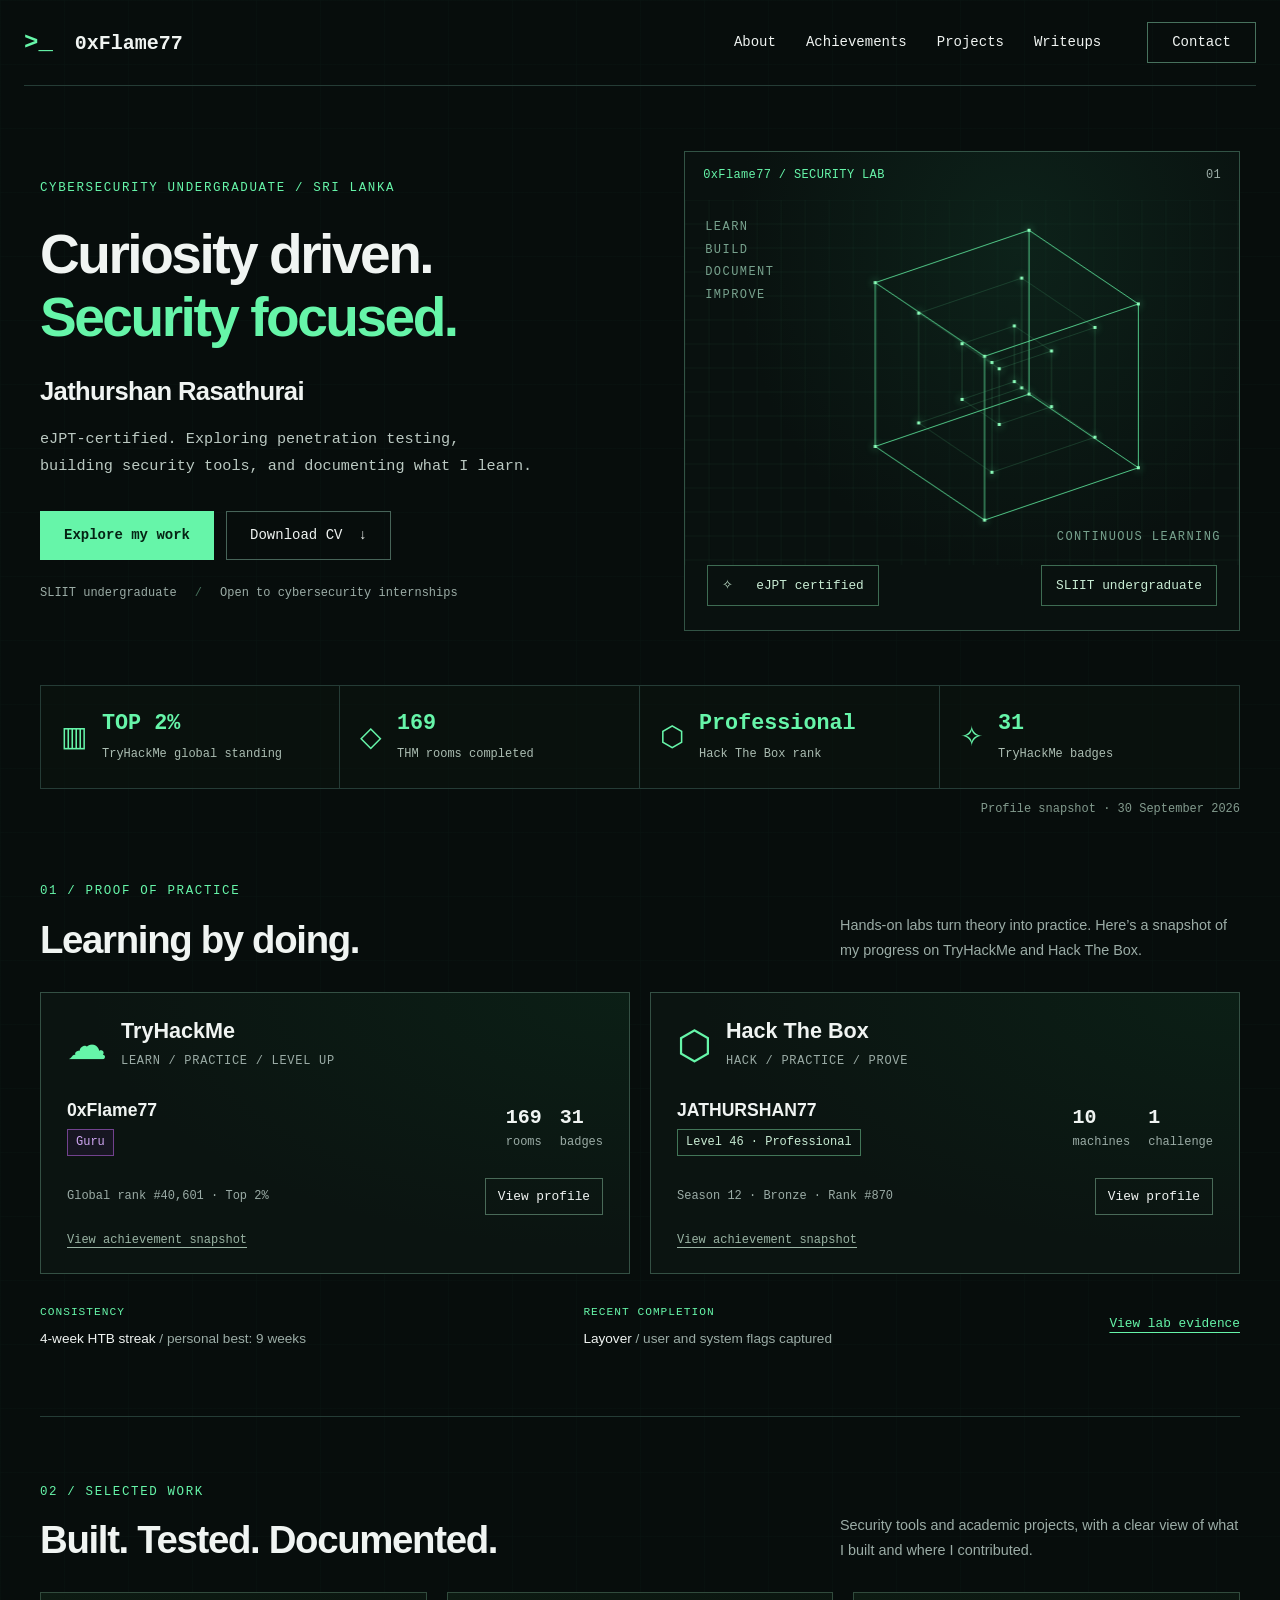
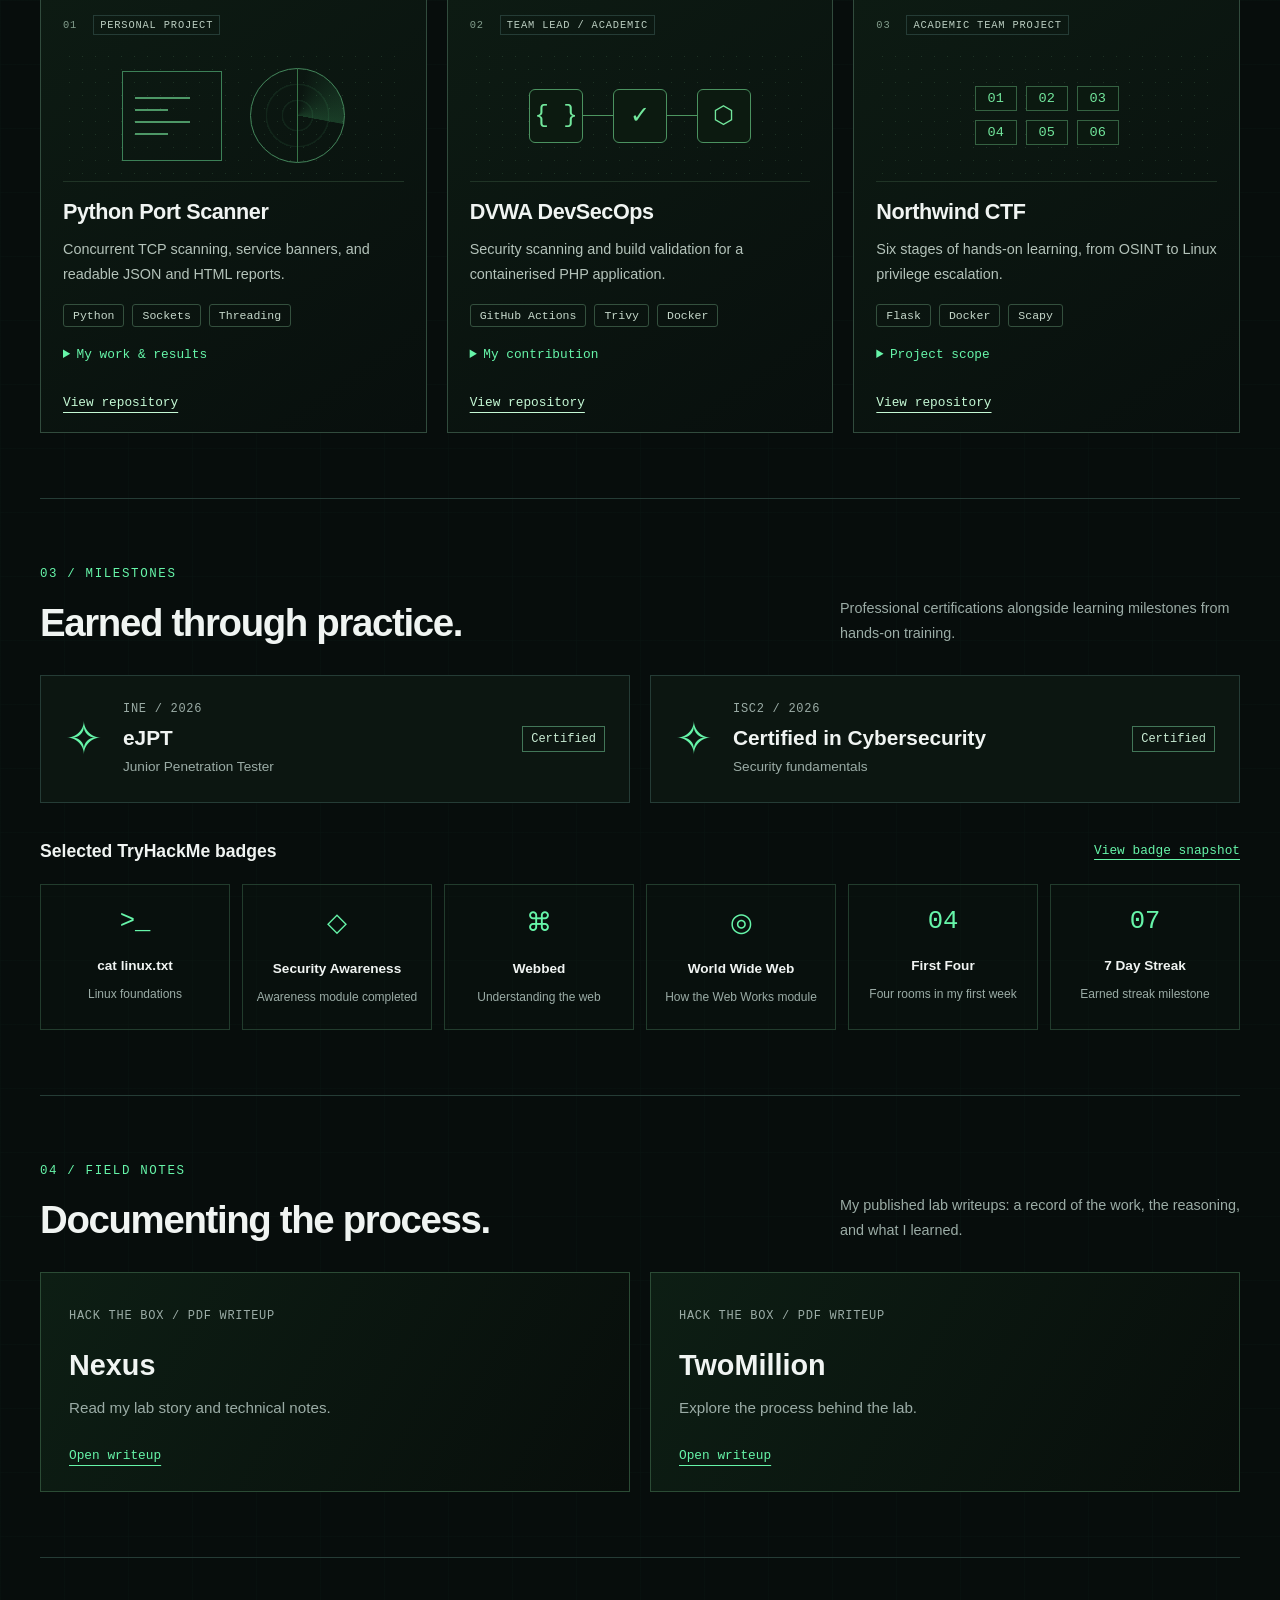
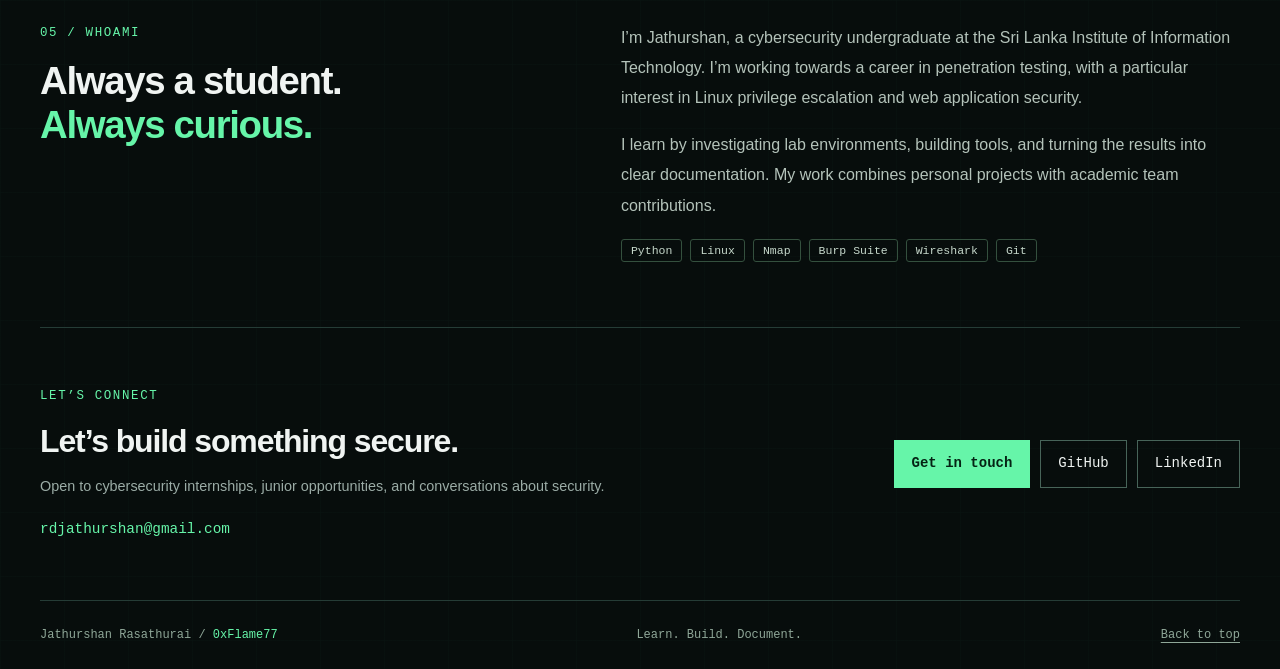
==== site/index.html @ 0a483dcf "Publish editable cybersecurity portfolio with CV and achievement evidence" ====
<!doctype html>
<html lang="en"><head><meta charset="utf-8"><meta name="viewport" content="width=device-width, initial-scale=1"><meta name="theme-color" content="#070d0c"><title>0xFlame77 | Jathurshan Rasathurai — Cybersecurity Portfolio</title><meta name="description" content="Jathurshan Rasathurai: eJPT-certified cybersecurity undergraduate. Explore Hack The Box and TryHackMe achievements, security tools, DevSecOps projects and writeups."><link rel="icon" href="favicon.svg" type="image/svg+xml"><link rel="stylesheet" href="style.css"><script src="app.js" defer></script></head>
<body><a href="#main" class="skip">Skip to content</a>
<header class="header"><a class="brand" href="#home" aria-label="0xFlame77 home"><span class="prompt-mark">&gt;_</span> 0xFlame77</a><button id="menu-button" class="menu-button" aria-expanded="false" aria-controls="navigation">Menu</button><nav id="navigation" aria-label="Main navigation"><a href="#about">About</a><a href="#achievements">Achievements</a><a href="#projects">Projects</a><a href="#writeups">Writeups</a><a href="#contact" class="nav-contact">Contact</a></nav></header>
<main id="main"><section class="hero wrap" id="home"><div class="hero-copy"><p class="eyebrow">CYBERSECURITY UNDERGRADUATE / SRI LANKA</p><h1>Curiosity driven.<br><span>Security focused.</span></h1><p class="name">Jathurshan Rasathurai</p><p class="intro">eJPT-certified. Exploring penetration testing, building security tools, and documenting what I learn.</p><div class="actions"><a class="button primary" href="#projects">Explore my work</a><a class="button" href="assets/Jathurshan_Rasathurai_CV.pdf" download>Download CV <span aria-hidden="true">↓</span></a></div><div class="hero-foot"><span>SLIIT undergraduate</span><span>Open to cybersecurity internships</span></div></div><div class="lab-panel"><div class="panel-top"><span>0xFlame77 / SECURITY LAB</span><span class="muted">01</span></div><div class="network-art" aria-hidden="true"><canvas id="network"></canvas><span class="art-note">LEARN<br>BUILD<br>DOCUMENT<br>IMPROVE</span><span class="art-caption">CONTINUOUS LEARNING</span></div><div class="hero-credentials"><span>✧ &nbsp; eJPT certified</span><span>SLIIT undergraduate</span></div></div></section>
<section class="stats wrap" aria-label="Achievement highlights"><div><span class="stat-symbol" aria-hidden="true">▥</span><p><strong>TOP 2%</strong><span>TryHackMe global standing</span></p></div><div><span class="stat-symbol" aria-hidden="true">◇</span><p><strong>169</strong><span>THM rooms completed</span></p></div><div><span class="stat-symbol" aria-hidden="true">⬡</span><p><strong>Professional</strong><span>Hack The Box rank</span></p></div><div><span class="stat-symbol" aria-hidden="true">✧</span><p><strong>31</strong><span>TryHackMe badges</span></p></div></section><p class="snapshot wrap">Profile snapshot · 30 September 2026</p>
<section id="achievements" class="section wrap"><div class="section-heading"><div><p class="eyebrow">01 / PROOF OF PRACTICE</p><h2>Learning by doing.</h2></div><p>Hands-on labs turn theory into practice. Here’s a snapshot of my progress on TryHackMe and Hack The Box.</p></div><div class="platform-grid"><article class="platform-card"><div class="platform-heading"><span class="platform-icon" aria-hidden="true">☁</span><div><h3>TryHackMe</h3><p class="micro">LEARN / PRACTICE / LEVEL UP</p></div></div><div class="profile-row"><div><h4>0xFlame77</h4><span class="rank purple">Guru</span></div><div class="profile-metrics"><strong>169 <span>rooms</span></strong><strong>31 <span>badges</span></strong></div></div><div class="platform-bottom"><span>Global rank #40,601 · Top 2%</span><a class="small-button" href="https://tryhackme.com/p/0xFlame77" target="_blank" rel="noopener noreferrer">View profile</a></div><button class="evidence-link" data-evidence="tryhackme-profile.png" data-title="TryHackMe profile · 30 September 2026">View achievement snapshot</button></article><article class="platform-card"><div class="platform-heading"><span class="platform-icon cube-icon" aria-hidden="true">⬡</span><div><h3>Hack The Box</h3><p class="micro">HACK / PRACTICE / PROVE</p></div></div><div class="profile-row"><div><h4>JATHURSHAN77</h4><span class="rank">Level 46 · Professional</span></div><div class="profile-metrics"><strong>10 <span>machines</span></strong><strong>1 <span>challenge</span></strong></div></div><div class="platform-bottom"><span>Season 12 · Bronze · Rank #870</span><a class="small-button" href="https://app.hackthebox.com/users/2170950" target="_blank" rel="noopener noreferrer">View profile</a></div><button class="evidence-link" data-evidence="htb-profile.png" data-title="Hack The Box profile · 30 September 2026">View achievement snapshot</button></article></div><div class="achievement-details"><div><span class="green mono">CONSISTENCY</span><p>4-week HTB streak <span class="muted">/ personal best: 9 weeks</span></p></div><div><span class="green mono">RECENT COMPLETION</span><p>Layover <span class="muted">/ user and system flags captured</span></p></div><button class="text-button" data-evidence="htb-layover.png" data-title="Layover completion activity">View lab evidence</button></div></section>
<section id="projects" class="section wrap"><div class="section-heading"><div><p class="eyebrow">02 / SELECTED WORK</p><h2>Built. Tested. Documented.</h2></div><p>Security tools and academic projects, with a clear view of what I built and where I contributed.</p></div><div class="project-grid"><article class="project-card"><div class="project-label"><span>01</span><span>PERSONAL PROJECT</span></div><div class="project-art scanner-art" aria-hidden="true"><div class="code-lines"><i></i><i></i><i></i><i></i></div><div class="radar"><i></i></div></div><h3>Python Port Scanner</h3><p>Concurrent TCP scanning, service banners, and readable JSON and HTML reports.</p><div class="tags"><span>Python</span><span>Sockets</span><span>Threading</span></div><details><summary>My work &amp; results</summary><p>Built a TCP connect scanner with configurable workers, timeouts, and port ranges. Added banner grabbing for SSH, FTP, SMTP, HTTP, and HTTPS.</p><p>A documented localhost test scanned 10,000 ports in 2.88 seconds. Performance depends on the target and environment.</p></details><a class="project-link" href="https://github.com/JATHURSHAN-R/py-port-scanner" target="_blank" rel="noopener noreferrer">View repository</a></article><article class="project-card"><div class="project-label"><span>02</span><span>TEAM LEAD / ACADEMIC</span></div><div class="project-art pipeline-art" aria-hidden="true"><span>{ }</span><i></i><span>✓</span><i></i><span>⬡</span></div><h3>DVWA DevSecOps</h3><p>Security scanning and build validation for a containerised PHP application.</p><div class="tags"><span>GitHub Actions</span><span>Trivy</span><span>Docker</span></div><details><summary>My contribution</summary><p>Lead a four-member academic team. My scope covers SQL injection remediation, platform integration, build validation, and container scanning.</p><p>The shared workflow includes Semgrep, Composer audit, Gitleaks, and Trivy. A failing security gate is reported as a finding, not presented as proof of a secure application.</p></details><a class="project-link" href="https://github.com/JATHURSHAN-R/IE3142-DVWA-DevSecOps" target="_blank" rel="noopener noreferrer">View repository</a></article><article class="project-card"><div class="project-label"><span>03</span><span>ACADEMIC TEAM PROJECT</span></div><div class="project-art stages-art" aria-hidden="true"><span>01</span><span>02</span><span>03</span><span>04</span><span>05</span><span>06</span></div><h3>Northwind CTF</h3><p>Six stages of hands-on learning, from OSINT to Linux privilege escalation.</p><div class="tags"><span>Flask</span><span>Docker</span><span>Scapy</span></div><details><summary>Project scope</summary><p>Contributed to a team learning environment covering OSINT, steganography, web security, cryptography, packet analysis, and Linux security.</p><p>Challenge components are documented in the repository. Full event deployment and CTFd configuration are separate validation steps.</p></details><a class="project-link" href="https://github.com/JATHURSHAN-R/northwind-ctf" target="_blank" rel="noopener noreferrer">View repository</a></article></div></section>
<section class="section wrap" id="credentials"><div class="section-heading"><div><p class="eyebrow">03 / MILESTONES</p><h2>Earned through practice.</h2></div><p>Professional certifications alongside learning milestones from hands-on training.</p></div><div class="credentials"><article><span class="credential-icon" aria-hidden="true">✧</span><div><p class="micro">INE / 2026</p><h3>eJPT</h3><p>Junior Penetration Tester</p></div><span class="rank">Certified</span></article><article><span class="credential-icon" aria-hidden="true">✧</span><div><p class="micro">ISC2 / 2026</p><h3>Certified in Cybersecurity</h3><p>Security fundamentals</p></div><span class="rank">Certified</span></article></div><div class="badge-top"><h3>Selected TryHackMe badges</h3><button class="text-button" data-evidence="thm-badges.png" data-title="Earned TryHackMe badges">View badge snapshot</button></div><div class="badge-grid"><article><span aria-hidden="true">&gt;_</span><h4>cat linux.txt</h4><p>Linux foundations</p></article><article><span aria-hidden="true">◇</span><h4>Security Awareness</h4><p>Awareness module completed</p></article><article><span aria-hidden="true">⌘</span><h4>Webbed</h4><p>Understanding the web</p></article><article><span aria-hidden="true">◎</span><h4>World Wide Web</h4><p>How the Web Works module</p></article><article><span aria-hidden="true">04</span><h4>First Four</h4><p>Four rooms in my first week</p></article><article><span aria-hidden="true">07</span><h4>7 Day Streak</h4><p>Earned streak milestone</p></article></div></section>
<section class="section wrap" id="writeups"><div class="section-heading"><div><p class="eyebrow">04 / FIELD NOTES</p><h2>Documenting the process.</h2></div><p>My published lab writeups: a record of the work, the reasoning, and what I learned.</p></div><div class="writeup-grid"><a class="writeup-card" href="https://github.com/JATHURSHAN-R/cybersecurity-writeups/blob/main/HTB/Nexus_Story.pdf" target="_blank" rel="noopener noreferrer"><span class="micro green">HACK THE BOX / PDF WRITEUP</span><h3>Nexus</h3><p>Read my lab story and technical notes.</p><span class="read-label">Open writeup</span></a><a class="writeup-card" href="https://github.com/JATHURSHAN-R/cybersecurity-writeups/blob/main/HTB/TwoMillion_Story.pdf" target="_blank" rel="noopener noreferrer"><span class="micro green">HACK THE BOX / PDF WRITEUP</span><h3>TwoMillion</h3><p>Explore the process behind the lab.</p><span class="read-label">Open writeup</span></a></div></section>
<section class="section wrap about" id="about"><div><p class="eyebrow">05 / WHOAMI</p><h2>Always a student.<br><span class="green">Always curious.</span></h2></div><div><p>I’m Jathurshan, a cybersecurity undergraduate at the Sri Lanka Institute of Information Technology. I’m working towards a career in penetration testing, with a particular interest in Linux privilege escalation and web application security.</p><p>I learn by investigating lab environments, building tools, and turning the results into clear documentation. My work combines personal projects with academic team contributions.</p><div class="tags"><span>Python</span><span>Linux</span><span>Nmap</span><span>Burp Suite</span><span>Wireshark</span><span>Git</span></div></div></section>
<section class="contact wrap" id="contact"><div><p class="eyebrow">LET’S CONNECT</p><h2>Let’s build something secure.</h2><p>Open to cybersecurity internships, junior opportunities, and conversations about security.</p><a class="email" href="mailto:rdjathurshan@gmail.com">rdjathurshan@gmail.com</a></div><div class="contact-links"><a class="button primary" href="mailto:rdjathurshan@gmail.com">Get in touch</a><a class="button" href="https://github.com/JATHURSHAN-R" target="_blank" rel="noopener noreferrer">GitHub</a><a class="button" href="https://www.linkedin.com/in/jathurshan-rasathurai" target="_blank" rel="noopener noreferrer">LinkedIn</a></div></section></main><footer class="wrap"><span>Jathurshan Rasathurai / <span class="green">0xFlame77</span></span><span>Learn. Build. Document.</span><a href="#home">Back to top</a></footer>
<dialog id="evidence-dialog"><div class="dialog-heading"><h2 id="evidence-title">Achievement snapshot</h2><button id="close-dialog" class="small-button">Close</button></div><img id="evidence-image" alt=""><p class="micro">User-provided profile evidence · September 2026</p></dialog>
</body></html>
---- site/style.css ----
:root{color-scheme:dark;--bg:#070d0c;--panel:#0b1413;--line:#253c36;--green:#66f5a9;--muted:#9baca6;--white:#f0f4f2;--mono:ui-monospace,SFMono-Regular,Consolas,'Liberation Mono',monospace}*{box-sizing:border-box}html{scroll-behavior:smooth;scroll-padding-top:100px}body{margin:0;color:var(--white);background:var(--bg);font-family:Arial,Helvetica,sans-serif;line-height:1.65;font-size:16px;background-image:linear-gradient(#16322719 1px,transparent 1px),linear-gradient(90deg,#16322719 1px,transparent 1px);background-size:64px 64px}a{color:inherit;text-decoration:none}button,input{font:inherit}button,a,input,summary{-webkit-tap-highlight-color:transparent}button{cursor:pointer}button:focus-visible,a:focus-visible,input:focus-visible,summary:focus-visible{outline:2px solid var(--green);outline-offset:5px}button{color:inherit}h1,h2,h3,h4,p{margin:0}h1,h2,h3,h4{line-height:1.15}h1{font-size:clamp(2.5rem,4.3vw,4.65rem);letter-spacing:-.045em;font-weight:800;margin:24px 0 20px}h1 span{color:var(--green)}h2{font-size:clamp(2rem,3vw,2.85rem);letter-spacing:-.035em}h3{font-size:1.35rem}h4{font-size:1.1rem}button{background:none;border:0}.wrap{width:min(1240px,calc(100% - 80px));margin-inline:auto}.green{color:var(--green)}.muted{color:var(--muted)}.mono,.micro,.eyebrow,.small-button,.button{font-family:var(--mono)}.micro{font-size:.75rem;letter-spacing:.06em;color:var(--muted)}.eyebrow{font-size:.78rem;color:var(--green);letter-spacing:.13em;margin-bottom:16px}.header{width:min(1320px,calc(100% - 48px));margin:auto;display:flex;align-items:center;justify-content:space-between;min-height:86px;border-bottom:1px solid var(--line);gap:24px}.brand{font-family:var(--mono);font-size:1.25rem;font-weight:700;white-space:nowrap}.prompt-mark{color:var(--green);font-size:1.5rem;margin-right:10px}nav{display:flex;gap:30px;align-items:center;font-family:var(--mono);font-size:.875rem}nav a:hover{color:var(--green)}.nav-contact{border:1px solid #47715d;padding:8px 24px;margin-left:16px}.menu-button{display:none}.hero{display:grid;grid-template-columns:1.08fr 1fr;gap:44px;align-items:center;padding-block:65px 54px}.name{font-size:1.6rem;font-weight:700;letter-spacing:-.025em;margin-bottom:14px}.intro{font-family:var(--mono);font-size:.95rem;line-height:1.8;color:#bbc9c2;max-width:500px}.actions{display:flex;gap:12px;margin-top:30px;flex-wrap:wrap}.button{display:inline-flex;justify-content:center;align-items:center;gap:16px;font-size:.875rem;padding:12px 23px;border:1px solid #476459;min-height:48px;transition:background .2s,transform .2s}.button:hover{background:#173126;transform:translateY(-2px)}.primary{background:var(--green);color:#052314;border-color:var(--green);font-weight:700}.primary:hover{background:#91ffc4}.hero-foot{display:flex;flex-wrap:wrap;gap:10px 18px;font-family:var(--mono);font-size:.75rem;color:var(--muted);margin-top:24px}.hero-foot span+span:before{content:'/';margin-right:18px;color:#46715b}.lab-panel{border:1px solid #325345;position:relative;background:radial-gradient(ellipse at 60% 20%,#12382870,transparent 60%),#09110f}.panel-top{padding:14px 18px;display:flex;justify-content:space-between;font-family:var(--mono);font-size:.75rem;color:var(--green);letter-spacing:.03em}.network-art{position:relative;height:220px;overflow:hidden}canvas{width:100%;height:100%;display:block}.art-note,.art-caption{position:absolute;font: .65rem/1.9 var(--mono);letter-spacing:.12em;color:#78a28e;pointer-events:none}.art-note{top:16px;left:20px}.art-caption{bottom:16px;right:18px}.stats{display:grid;grid-template-columns:repeat(4,1fr);border-block:1px solid var(--line);background:#0d1a1155}.stats>div{display:flex;gap:15px;align-items:center;padding:24px 20px;border-right:1px solid var(--line)}.stats>div:first-child{border-left:1px solid var(--line)}.stat-symbol{color:var(--green);font-size:1.75rem}.stats strong{display:block;font:700 clamp(1.1rem,1.7vw,1.75rem)/1.25 var(--mono);color:var(--green)}.stats p>span{display:block;font: .75rem/1.6 var(--mono);color:#abbdb2;margin-top:8px}.snapshot{text-align:right;color:#839b8e;font:.75rem var(--mono);margin-top:13px}.section{padding-block:65px;border-bottom:1px solid var(--line)}.section-heading{display:flex;justify-content:space-between;align-items:flex-end;gap:30px;margin-bottom:30px}.section-heading>p{max-width:400px;color:var(--muted);font-size:.9rem;line-height:1.7}.platform-grid,.writeup-grid{display:grid;grid-template-columns:repeat(2,1fr);gap:20px}.platform-card{border:1px solid #345044;padding:26px;background:radial-gradient(ellipse at 100% 0%,#0c4b2933,transparent 65%),#0b1411}.platform-heading{display:flex;align-items:center;gap:14px}.platform-icon{font-size:2.5rem;color:var(--green);line-height:1}.platform-heading .micro{margin-top:8px}.profile-row{display:flex;justify-content:space-between;gap:20px;margin:28px 0 22px}.rank{display:inline-block;font: .75rem/1.4 var(--mono);border:1px solid #427658;padding:4px 8px;color:#c9ecd4;margin-top:9px}.purple{color:#d0a7f3;border-color:#72428e;background:#49226733}.profile-metrics{display:flex;gap:18px;align-items:center}.profile-metrics strong{font:700 1.25rem var(--mono)}.profile-metrics span{font: .75rem var(--mono);display:block;color:var(--muted);margin-top:6px}.platform-bottom{display:flex;justify-content:space-between;gap:12px;align-items:center}.platform-bottom>span{font:.75rem/1.6 var(--mono);color:var(--muted)}.small-button{display:inline-block;border:1px solid #496a58;padding:7px 12px;font-size:.8rem;white-space:nowrap}.small-button:hover{background:#173b25}.evidence-link{display:block;color:#9ab4a4;font:.75rem var(--mono);padding:0;margin-top:18px;text-decoration:underline;text-underline-offset:4px}.evidence-link:hover{color:var(--green)}.achievement-details{display:flex;justify-content:space-between;gap:24px;padding-top:23px;align-items:center}.achievement-details .mono{font-size:.7rem;letter-spacing:.09em}.achievement-details p{font-size:.85rem;margin-top:5px}.text-button{color:var(--green);font:.8rem var(--mono);padding:8px 0;text-decoration:underline;text-underline-offset:5px}.project-grid{display:grid;grid-template-columns:repeat(3,1fr);gap:20px}.project-card{padding:22px;border:1px solid #314b3d;background:linear-gradient(145deg,#0d1b13,#080f0d);display:flex;flex-direction:column;transition:border-color .2s}.project-card:hover{border-color:#6aa481}.project-label{display:flex;gap:16px;font:.65rem var(--mono);letter-spacing:.08em;color:#bbcec1;align-items:center}.project-label span:first-child{color:#829d8c}.project-label span+span{border:1px solid var(--line);padding:3px 6px}.project-card h3{margin-bottom:12px;letter-spacing:-.02em}.project-card>p{font-size:.9rem;color:#b4c3ba;line-height:1.7}.tags{display:flex;flex-wrap:wrap;gap:8px;margin-top:18px}.tags span{font:.72rem var(--mono);padding:4px 9px;border:1px solid #34503e;border-radius:3px;color:#c6d8cb}.project-art{height:132px;margin:15px 0 18px;display:flex;align-items:center;justify-content:center;position:relative;border-bottom:1px solid #203426;background-image:radial-gradient(#42694b55 .8px,transparent .8px);background-size:13px 13px;color:#72e79c}.code-lines{width:100px;border:1px solid #3c8057;padding:15px 12px;margin-right:28px}.code-lines i{display:block;height:2px;background:#4d9766;margin:10px 0;width:75%}.code-lines i:nth-child(even){width:45%}.radar{width:95px;height:95px;border:1px solid #43845a;border-radius:50%;background:repeating-radial-gradient(transparent 0 14px,#2e644333 15px 16px);position:relative}.radar:before{content:'';position:absolute;inset:0;background:conic-gradient(from 10deg,transparent 0deg,#5ae88a30 90deg,transparent 91deg);border-radius:50%}.radar i{position:absolute;left:50%;top:0;width:1px;height:100%;background:#377447}.pipeline-art span{border:1px solid #4b9260;border-radius:6px;width:54px;height:54px;display:grid;place-items:center;font:1.5rem var(--mono);background:#0c1a10}.pipeline-art i{height:1px;background:#4d9560;width:30px}.stages-art{display:grid;grid-template-columns:repeat(3,42px);gap:9px;align-content:center}.stages-art span{border:1px solid #356242;padding:4px 7px;font:.85rem var(--mono);text-align:center;background:#0b1910}details{margin-block:20px}summary{font:.8rem var(--mono);color:var(--green);cursor:pointer;min-height:28px}details p{font-size:.85rem;color:#a8bbad;margin-top:13px}.project-link{font:.8rem var(--mono);color:#c5f9d5;text-decoration:underline;text-underline-offset:6px;margin-top:auto;align-self:flex-start}.credentials{display:grid;grid-template-columns:1fr 1fr;gap:20px}.credentials article{display:flex;align-items:center;gap:20px;border:1px solid var(--line);padding:24px;background:#0c1611}.credential-icon{font-size:2.8rem;color:var(--green)}.credentials h3{font-size:1.3rem;margin:6px 0}.credentials p:not(.micro){font-size:.85rem;color:var(--muted)}.credentials .rank{margin:0 0 0 auto}.badge-top{display:flex;justify-content:space-between;gap:16px;align-items:center;margin:32px 0 18px}.badge-top h3{font-size:1.1rem}.badge-grid{display:grid;grid-template-columns:repeat(6,1fr);gap:12px}.badge-grid article{border:1px solid #223c2d;padding:22px 12px;text-align:center;background:#101c133d}.badge-grid article>span{display:block;font:1.6rem var(--mono);color:var(--green);margin-bottom:20px}.badge-grid h4{font-size:.85rem;line-height:1.4}.badge-grid p{font-size:.75rem;line-height:1.6;color:var(--muted);margin-top:10px}.writeup-card{padding:28px;border:1px solid #2b4b35;background:linear-gradient(120deg,#0d1e14,#080e0b)}.writeup-card:hover{border-color:var(--green)}.writeup-card h3{font-size:1.8rem;margin:22px 0 12px}.writeup-card p{color:var(--muted);font-size:.95rem}.read-label{display:block;font:.8rem var(--mono);color:var(--green);margin-top:28px;text-decoration:underline;text-underline-offset:6px}.about{display:grid;grid-template-columns:1fr 1.2fr;gap:65px}.about>div>p:not(.eyebrow){color:#b4c3ba;line-height:1.9;margin-bottom:16px}.contact{padding-block:58px;display:flex;align-items:center;justify-content:space-between;gap:36px}.contact h2{font-size:2rem}.contact p:not(.eyebrow){color:var(--muted);font-size:.9rem;margin:16px 0}.email{font: .9rem var(--mono);color:var(--green);overflow-wrap:anywhere}.contact-links{display:flex;gap:10px;flex-wrap:wrap;justify-content:flex-end}.contact-links .button{padding:10px 17px}footer{padding-block:24px;border-top:1px solid var(--line);display:flex;justify-content:space-between;gap:16px;color:#8fa798;font: .75rem/1.7 var(--mono)}footer a{text-decoration:underline;text-underline-offset:4px}dialog{width:min(1100px,calc(100% - 32px));max-height:90vh;color:var(--white);background:#0d1914;border:1px solid #527e61;padding:24px}dialog::backdrop{background:#000d;backdrop-filter:blur(5px)}.dialog-heading{display:flex;justify-content:space-between;align-items:center;gap:15px;margin-bottom:20px}.dialog-heading h2{font:1rem/1.5 var(--mono);letter-spacing:0}dialog img{width:100%;height:auto;display:block}dialog>p{margin-top:16px}.skip{position:fixed;left:16px;top:-100px;background:var(--green);color:#07170e;z-index:100;padding:12px}.skip:focus{top:12px}.sr-only{position:absolute;width:1px;height:1px;overflow:hidden;clip:rect(0,0,0,0);white-space:nowrap}
@media(min-width:1600px){.hero{padding-block:85px 70px}.network-art{height:260px}}@media(max-width:1100px){.wrap{width:calc(100% - 48px)}.hero{gap:26px}.hero-copy .eyebrow{font-size:.7rem}h1{font-size:3.25rem}.stats>div{padding:20px 13px;gap:10px}.stat-symbol{display:none}.project-card{padding:18px}.profile-row{gap:12px}.profile-metrics{gap:12px}.credentials{gap:15px}.credentials article{padding:18px;gap:12px}.credentials .rank{display:none}.badge-grid{grid-template-columns:repeat(3,1fr)}.contact{align-items:flex-start}.contact-links{max-width:300px}.achievement-details{flex-wrap:wrap}}
@media(max-width:800px){.header{min-height:76px;position:relative;flex-wrap:wrap}.menu-button{display:block;font:.85rem var(--mono);border:1px solid var(--line);padding:7px 13px}nav{display:none;flex-basis:100%;padding:0 0 24px;gap:14px;flex-wrap:wrap}nav.open{display:flex}.nav-contact{margin-left:0;padding:4px 10px}.hero{grid-template-columns:1fr;padding-top:40px;gap:32px}.hero h1{font-size:clamp(2.5rem,8vw,4.5rem)}.hero-copy{max-width:600px}.lab-panel{max-width:650px;width:100%}.network-art{height:200px}.stats{grid-template-columns:repeat(2,1fr)}.stats>div{padding:20px;border-bottom:1px solid var(--line)}.stats>div:nth-child(3){border-left:1px solid var(--line)}.stats strong{font-size:1.45rem}.stats>div:nth-child(n+3){border-bottom:0}.section{padding-block:44px}.section-heading{display:block}.section-heading>p{margin-top:20px;max-width:100%}.platform-grid,.credentials,.writeup-grid{grid-template-columns:1fr}.project-grid{grid-template-columns:1fr}.project-art{height:140px}.project-card{padding:26px}.project-card>p{font-size:1rem}.project-label{font-size:.75rem}.about{grid-template-columns:1fr;gap:24px}.contact{flex-direction:column}.contact-links{max-width:100%;justify-content:flex-start}.contact h2{font-size:1.85rem}footer{flex-wrap:wrap}.snapshot{text-align:left;font-size:.7rem}}
@media(max-width:430px){.wrap,.header{width:calc(100% - 32px)}h1{font-size:2.6rem!important}.name{font-size:1.35rem}.hero-foot{line-height:1.6}.hero-foot span+span:before{display:none}.button{padding:11px 16px}.stats strong{font-size:1.15rem}.stats>div{padding:18px 12px}.platform-card{padding:20px}.profile-row{flex-wrap:wrap}.platform-bottom{align-items:flex-start;flex-direction:column}.badge-grid{grid-template-columns:repeat(2,1fr)}.badge-top{align-items:flex-start;flex-direction:column}.credentials h3{font-size:1.1rem}.credential-icon{font-size:2rem}.achievement-details{gap:15px}.terminal{font-size:.75rem}.intro{font-size:.9rem}.section-heading h2{font-size:2rem}.project-label{font-size:.65rem}.dialog-heading{align-items:flex-start}}
@media(prefers-reduced-motion:reduce){html{scroll-behavior:auto}*,*:before,*:after{animation:none!important;transition:none!important}}

/* Original hero composition */
.network-art{height:365px}.hero-credentials{display:flex;justify-content:space-between;gap:14px;margin:0 22px 24px}.hero-credentials span{border:1px solid #3e6c53;padding:10px 14px;font:.8rem/1.5 var(--mono);color:#c9ecd4;text-align:center}.art-note,.art-caption{font-size:.75rem}@media(max-width:800px){.network-art{height:310px}}@media(max-width:430px){.network-art{height:260px}.hero-credentials{margin:0 14px 18px;gap:9px}.hero-credentials span{font-size:.75rem;padding:8px}}
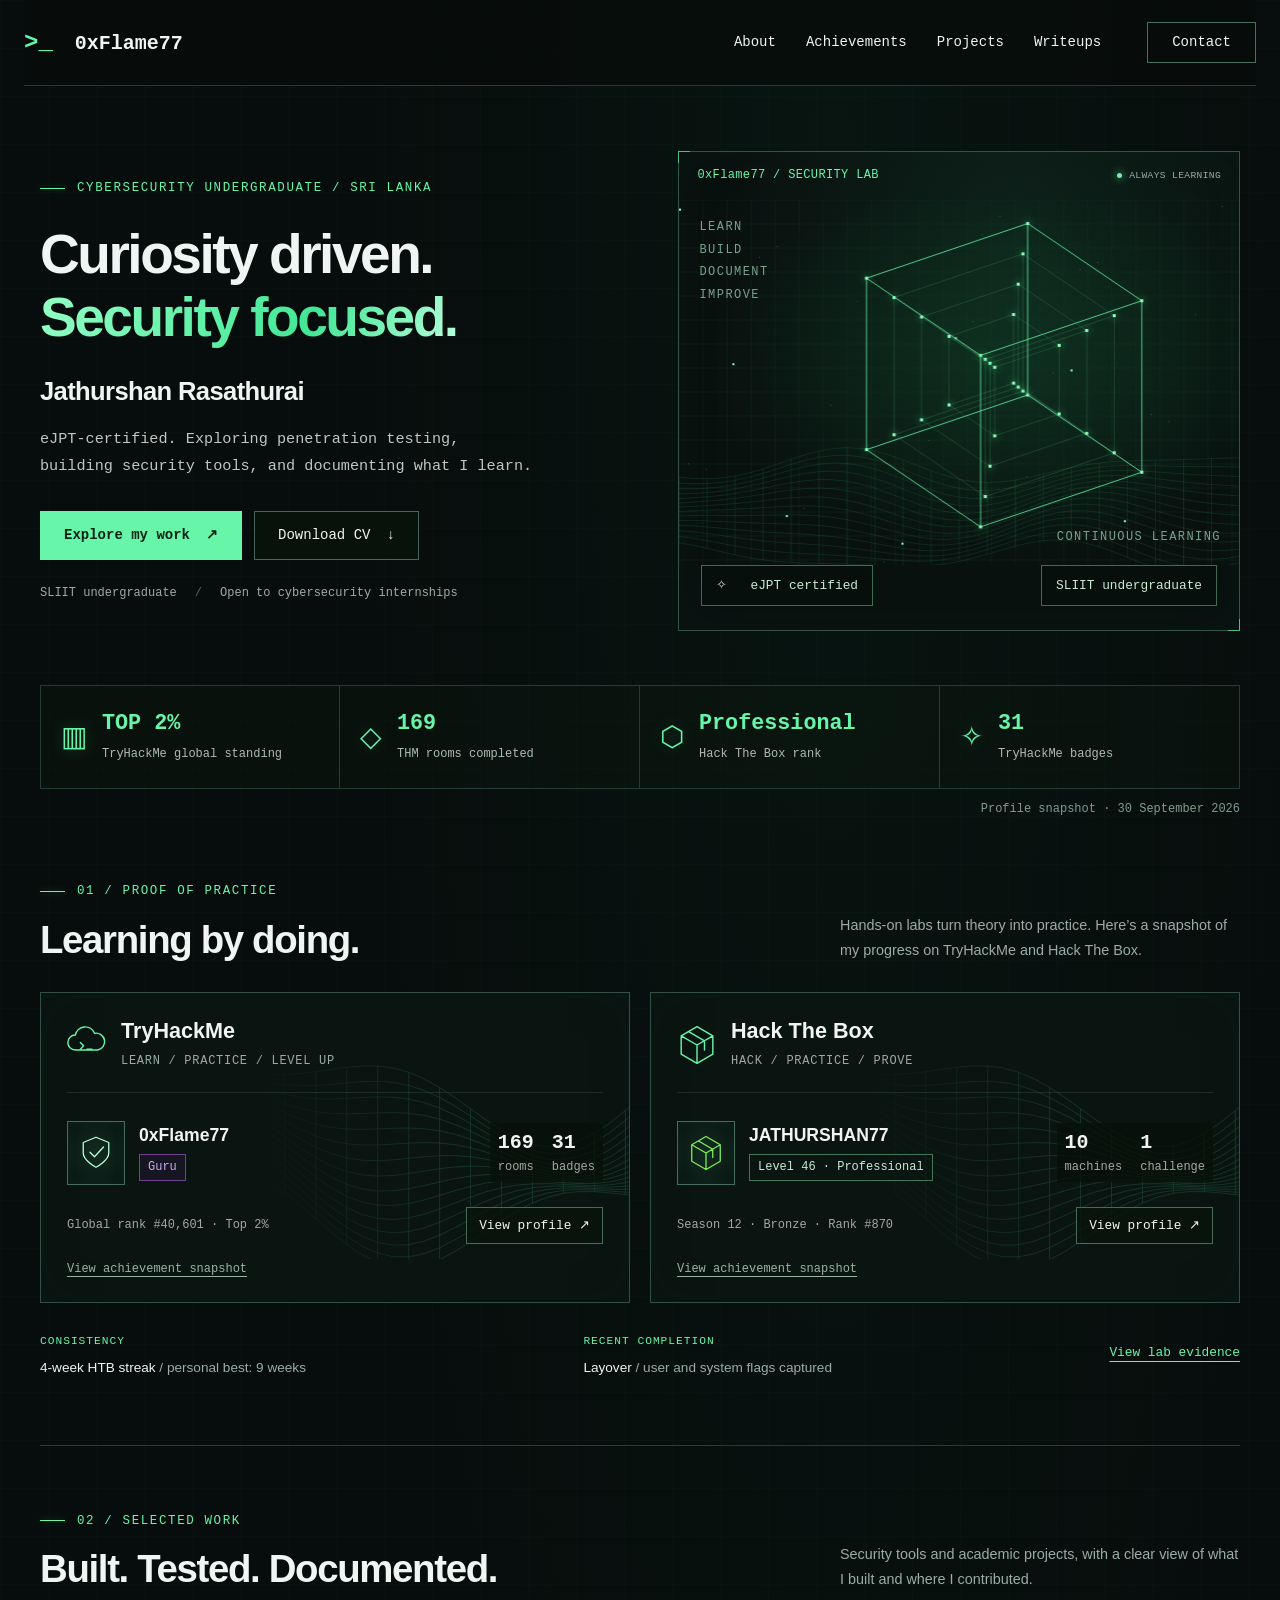
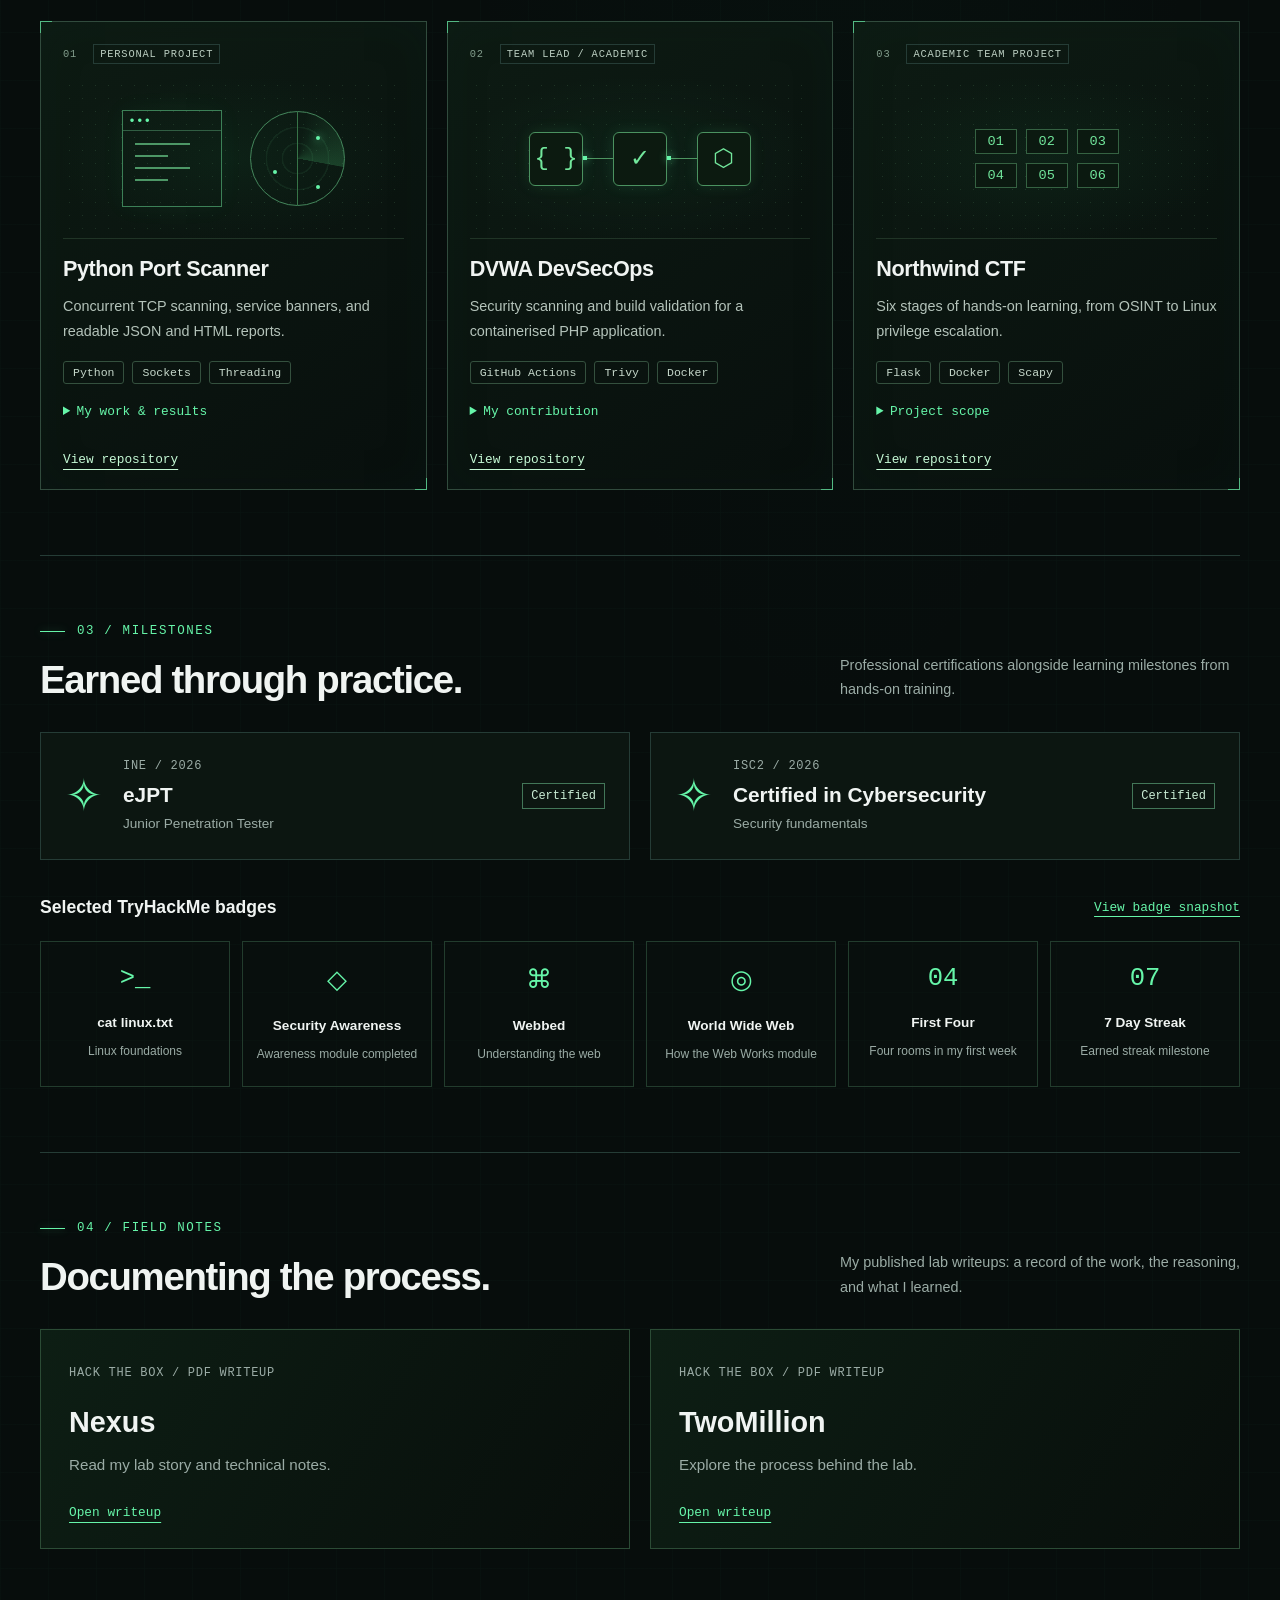
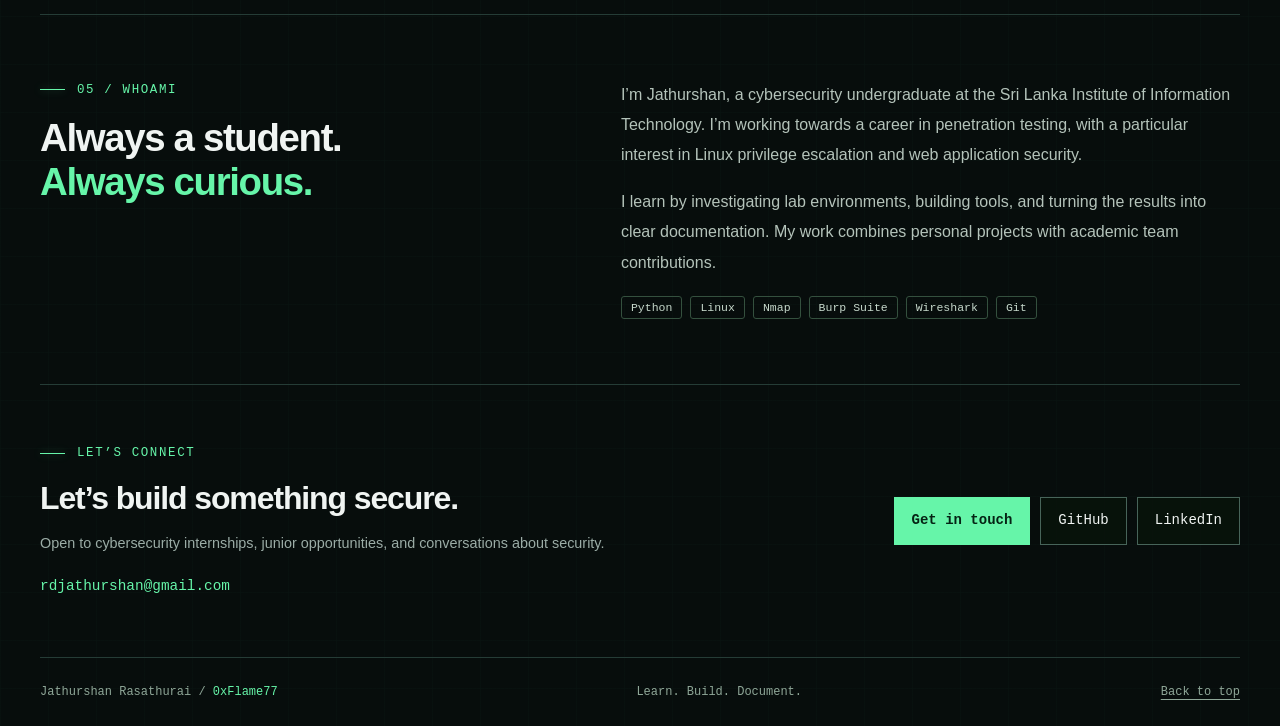
==== commit ff32d748: "Restore wireframe artwork and add accessible portfolio motion" ====
--- a/site/index.html
+++ b/site/index.html
@@ -1,10 +1,10 @@
 <!doctype html>
-<html lang="en"><head><meta charset="utf-8"><meta name="viewport" content="width=device-width, initial-scale=1"><meta name="theme-color" content="#070d0c"><title>0xFlame77 | Jathurshan Rasathurai — Cybersecurity Portfolio</title><meta name="description" content="Jathurshan Rasathurai: eJPT-certified cybersecurity undergraduate. Explore Hack The Box and TryHackMe achievements, security tools, DevSecOps projects and writeups."><link rel="icon" href="favicon.svg" type="image/svg+xml"><link rel="stylesheet" href="style.css"><script src="app.js" defer></script></head>
-<body><a href="#main" class="skip">Skip to content</a>
+<html lang="en"><head><meta charset="utf-8"><meta name="viewport" content="width=device-width, initial-scale=1"><meta name="theme-color" content="#070d0c"><title>0xFlame77 | Jathurshan Rasathurai — Cybersecurity Portfolio</title><meta name="description" content="Jathurshan Rasathurai: eJPT-certified cybersecurity undergraduate. Explore Hack The Box and TryHackMe achievements, security tools, DevSecOps projects and writeups."><link rel="icon" href="favicon.svg" type="image/svg+xml"><link rel="stylesheet" href="style.css?v=2"><script src="app.js?v=2" defer></script></head>
+<body><div class="scroll-progress" aria-hidden="true"></div><a href="#main" class="skip">Skip to content</a>
 <header class="header"><a class="brand" href="#home" aria-label="0xFlame77 home"><span class="prompt-mark">&gt;_</span> 0xFlame77</a><button id="menu-button" class="menu-button" aria-expanded="false" aria-controls="navigation">Menu</button><nav id="navigation" aria-label="Main navigation"><a href="#about">About</a><a href="#achievements">Achievements</a><a href="#projects">Projects</a><a href="#writeups">Writeups</a><a href="#contact" class="nav-contact">Contact</a></nav></header>
-<main id="main"><section class="hero wrap" id="home"><div class="hero-copy"><p class="eyebrow">CYBERSECURITY UNDERGRADUATE / SRI LANKA</p><h1>Curiosity driven.<br><span>Security focused.</span></h1><p class="name">Jathurshan Rasathurai</p><p class="intro">eJPT-certified. Exploring penetration testing, building security tools, and documenting what I learn.</p><div class="actions"><a class="button primary" href="#projects">Explore my work</a><a class="button" href="assets/Jathurshan_Rasathurai_CV.pdf" download>Download CV <span aria-hidden="true">↓</span></a></div><div class="hero-foot"><span>SLIIT undergraduate</span><span>Open to cybersecurity internships</span></div></div><div class="lab-panel"><div class="panel-top"><span>0xFlame77 / SECURITY LAB</span><span class="muted">01</span></div><div class="network-art" aria-hidden="true"><canvas id="network"></canvas><span class="art-note">LEARN<br>BUILD<br>DOCUMENT<br>IMPROVE</span><span class="art-caption">CONTINUOUS LEARNING</span></div><div class="hero-credentials"><span>✧ &nbsp; eJPT certified</span><span>SLIIT undergraduate</span></div></div></section>
+<main id="main"><section class="hero wrap" id="home"><div class="hero-copy"><p class="eyebrow">CYBERSECURITY UNDERGRADUATE / SRI LANKA</p><h1>Curiosity driven.<br><span>Security focused.</span></h1><p class="name">Jathurshan Rasathurai</p><p class="intro">eJPT-certified. Exploring penetration testing, building security tools, and documenting what I learn.</p><div class="actions"><a class="button primary" href="#projects">Explore my work <span aria-hidden="true">↗</span></a><a class="button" href="assets/Jathurshan_Rasathurai_CV.pdf" download>Download CV <span aria-hidden="true">↓</span></a></div><div class="hero-foot"><span>SLIIT undergraduate</span><span>Open to cybersecurity internships</span></div></div><div class="lab-panel"><div class="panel-top"><span>0xFlame77 / SECURITY LAB</span><span class="lab-status"><i></i> ALWAYS LEARNING</span></div><div class="network-art" aria-hidden="true"><canvas id="network"></canvas><span class="art-note">LEARN<br>BUILD<br>DOCUMENT<br>IMPROVE</span><span class="art-caption">CONTINUOUS LEARNING</span></div><div class="hero-credentials"><span>✧ &nbsp; eJPT certified</span><span>SLIIT undergraduate</span></div></div></section>
 <section class="stats wrap" aria-label="Achievement highlights"><div><span class="stat-symbol" aria-hidden="true">▥</span><p><strong>TOP 2%</strong><span>TryHackMe global standing</span></p></div><div><span class="stat-symbol" aria-hidden="true">◇</span><p><strong>169</strong><span>THM rooms completed</span></p></div><div><span class="stat-symbol" aria-hidden="true">⬡</span><p><strong>Professional</strong><span>Hack The Box rank</span></p></div><div><span class="stat-symbol" aria-hidden="true">✧</span><p><strong>31</strong><span>TryHackMe badges</span></p></div></section><p class="snapshot wrap">Profile snapshot · 30 September 2026</p>
-<section id="achievements" class="section wrap"><div class="section-heading"><div><p class="eyebrow">01 / PROOF OF PRACTICE</p><h2>Learning by doing.</h2></div><p>Hands-on labs turn theory into practice. Here’s a snapshot of my progress on TryHackMe and Hack The Box.</p></div><div class="platform-grid"><article class="platform-card"><div class="platform-heading"><span class="platform-icon" aria-hidden="true">☁</span><div><h3>TryHackMe</h3><p class="micro">LEARN / PRACTICE / LEVEL UP</p></div></div><div class="profile-row"><div><h4>0xFlame77</h4><span class="rank purple">Guru</span></div><div class="profile-metrics"><strong>169 <span>rooms</span></strong><strong>31 <span>badges</span></strong></div></div><div class="platform-bottom"><span>Global rank #40,601 · Top 2%</span><a class="small-button" href="https://tryhackme.com/p/0xFlame77" target="_blank" rel="noopener noreferrer">View profile</a></div><button class="evidence-link" data-evidence="tryhackme-profile.png" data-title="TryHackMe profile · 30 September 2026">View achievement snapshot</button></article><article class="platform-card"><div class="platform-heading"><span class="platform-icon cube-icon" aria-hidden="true">⬡</span><div><h3>Hack The Box</h3><p class="micro">HACK / PRACTICE / PROVE</p></div></div><div class="profile-row"><div><h4>JATHURSHAN77</h4><span class="rank">Level 46 · Professional</span></div><div class="profile-metrics"><strong>10 <span>machines</span></strong><strong>1 <span>challenge</span></strong></div></div><div class="platform-bottom"><span>Season 12 · Bronze · Rank #870</span><a class="small-button" href="https://app.hackthebox.com/users/2170950" target="_blank" rel="noopener noreferrer">View profile</a></div><button class="evidence-link" data-evidence="htb-profile.png" data-title="Hack The Box profile · 30 September 2026">View achievement snapshot</button></article></div><div class="achievement-details"><div><span class="green mono">CONSISTENCY</span><p>4-week HTB streak <span class="muted">/ personal best: 9 weeks</span></p></div><div><span class="green mono">RECENT COMPLETION</span><p>Layover <span class="muted">/ user and system flags captured</span></p></div><button class="text-button" data-evidence="htb-layover.png" data-title="Layover completion activity">View lab evidence</button></div></section>
+<section id="achievements" class="section wrap"><div class="section-heading"><div><p class="eyebrow">01 / PROOF OF PRACTICE</p><h2>Learning by doing.</h2></div><p>Hands-on labs turn theory into practice. Here’s a snapshot of my progress on TryHackMe and Hack The Box.</p></div><div class="platform-grid"><article class="platform-card"><div class="platform-heading"><span class="platform-icon"><svg viewBox="0 0 48 50" fill="none" stroke="currentColor" stroke-width="1.7" stroke-linecap="round" stroke-linejoin="round" aria-hidden="true"><path d="M10 31a9 9 0 0 1 0-18 12 12 0 0 1 23-2 10 10 0 1 1 4 20H10Z"/><path d="m16 22 4 4-4 4m8 0h6"/></svg></span><div><h3>TryHackMe</h3><p class="micro">LEARN / PRACTICE / LEVEL UP</p></div></div><div class="profile-row"><div class="profile-identity"><span class="profile-emblem"><svg viewBox="0 0 48 50" fill="none" stroke="currentColor" stroke-width="1.7" stroke-linecap="round" stroke-linejoin="round" aria-hidden="true"><path d="m24 4 17 7v14c0 10-17 19-17 19S7 35 7 25V11Z"/><path d="m16 24 6 6 12-13"/></svg></span><div><h4>0xFlame77</h4><span class="rank purple">Guru</span></div></div><div class="profile-metrics"><strong>169 <span>rooms</span></strong><strong>31 <span>badges</span></strong></div></div><div class="platform-bottom"><span>Global rank #40,601 · Top 2%</span><a class="small-button" href="https://tryhackme.com/p/0xFlame77" target="_blank" rel="noopener noreferrer">View profile <span aria-hidden="true">↗</span></a></div><button class="evidence-link" data-evidence="tryhackme-profile.png" data-title="TryHackMe profile · 30 September 2026">View achievement snapshot</button></article><article class="platform-card"><div class="platform-heading"><span class="platform-icon cube-icon"><svg viewBox="0 0 48 50" fill="none" stroke="currentColor" stroke-width="1.7" stroke-linecap="round" stroke-linejoin="round" aria-hidden="true"><path d="m24 3 19 11v22L24 47 5 36V14Z M5 14l19 11 19-11M24 25v22M14 9l19 11v11"/></svg></span><div><h3>Hack The Box</h3><p class="micro">HACK / PRACTICE / PROVE</p></div></div><div class="profile-row"><div class="profile-identity"><span class="profile-emblem htb-emblem"><svg viewBox="0 0 48 50" fill="none" stroke="currentColor" stroke-width="1.7" stroke-linecap="round" stroke-linejoin="round" aria-hidden="true"><path d="m24 3 19 11v22L24 47 5 36V14Z M5 14l19 11 19-11M24 25v22M14 9l19 11v11"/></svg></span><div><h4>JATHURSHAN77</h4><span class="rank">Level 46 · Professional</span></div></div><div class="profile-metrics"><strong>10 <span>machines</span></strong><strong>1 <span>challenge</span></strong></div></div><div class="platform-bottom"><span>Season 12 · Bronze · Rank #870</span><a class="small-button" href="https://app.hackthebox.com/users/2170950" target="_blank" rel="noopener noreferrer">View profile <span aria-hidden="true">↗</span></a></div><button class="evidence-link" data-evidence="htb-profile.png" data-title="Hack The Box profile · 30 September 2026">View achievement snapshot</button></article></div><div class="achievement-details"><div><span class="green mono">CONSISTENCY</span><p>4-week HTB streak <span class="muted">/ personal best: 9 weeks</span></p></div><div><span class="green mono">RECENT COMPLETION</span><p>Layover <span class="muted">/ user and system flags captured</span></p></div><button class="text-button" data-evidence="htb-layover.png" data-title="Layover completion activity">View lab evidence</button></div></section>
 <section id="projects" class="section wrap"><div class="section-heading"><div><p class="eyebrow">02 / SELECTED WORK</p><h2>Built. Tested. Documented.</h2></div><p>Security tools and academic projects, with a clear view of what I built and where I contributed.</p></div><div class="project-grid"><article class="project-card"><div class="project-label"><span>01</span><span>PERSONAL PROJECT</span></div><div class="project-art scanner-art" aria-hidden="true"><div class="code-lines"><i></i><i></i><i></i><i></i></div><div class="radar"><i></i></div></div><h3>Python Port Scanner</h3><p>Concurrent TCP scanning, service banners, and readable JSON and HTML reports.</p><div class="tags"><span>Python</span><span>Sockets</span><span>Threading</span></div><details><summary>My work &amp; results</summary><p>Built a TCP connect scanner with configurable workers, timeouts, and port ranges. Added banner grabbing for SSH, FTP, SMTP, HTTP, and HTTPS.</p><p>A documented localhost test scanned 10,000 ports in 2.88 seconds. Performance depends on the target and environment.</p></details><a class="project-link" href="https://github.com/JATHURSHAN-R/py-port-scanner" target="_blank" rel="noopener noreferrer">View repository</a></article><article class="project-card"><div class="project-label"><span>02</span><span>TEAM LEAD / ACADEMIC</span></div><div class="project-art pipeline-art" aria-hidden="true"><span>{ }</span><i></i><span>✓</span><i></i><span>⬡</span></div><h3>DVWA DevSecOps</h3><p>Security scanning and build validation for a containerised PHP application.</p><div class="tags"><span>GitHub Actions</span><span>Trivy</span><span>Docker</span></div><details><summary>My contribution</summary><p>Lead a four-member academic team. My scope covers SQL injection remediation, platform integration, build validation, and container scanning.</p><p>The shared workflow includes Semgrep, Composer audit, Gitleaks, and Trivy. A failing security gate is reported as a finding, not presented as proof of a secure application.</p></details><a class="project-link" href="https://github.com/JATHURSHAN-R/IE3142-DVWA-DevSecOps" target="_blank" rel="noopener noreferrer">View repository</a></article><article class="project-card"><div class="project-label"><span>03</span><span>ACADEMIC TEAM PROJECT</span></div><div class="project-art stages-art" aria-hidden="true"><span>01</span><span>02</span><span>03</span><span>04</span><span>05</span><span>06</span></div><h3>Northwind CTF</h3><p>Six stages of hands-on learning, from OSINT to Linux privilege escalation.</p><div class="tags"><span>Flask</span><span>Docker</span><span>Scapy</span></div><details><summary>Project scope</summary><p>Contributed to a team learning environment covering OSINT, steganography, web security, cryptography, packet analysis, and Linux security.</p><p>Challenge components are documented in the repository. Full event deployment and CTFd configuration are separate validation steps.</p></details><a class="project-link" href="https://github.com/JATHURSHAN-R/northwind-ctf" target="_blank" rel="noopener noreferrer">View repository</a></article></div></section>
 <section class="section wrap" id="credentials"><div class="section-heading"><div><p class="eyebrow">03 / MILESTONES</p><h2>Earned through practice.</h2></div><p>Professional certifications alongside learning milestones from hands-on training.</p></div><div class="credentials"><article><span class="credential-icon" aria-hidden="true">✧</span><div><p class="micro">INE / 2026</p><h3>eJPT</h3><p>Junior Penetration Tester</p></div><span class="rank">Certified</span></article><article><span class="credential-icon" aria-hidden="true">✧</span><div><p class="micro">ISC2 / 2026</p><h3>Certified in Cybersecurity</h3><p>Security fundamentals</p></div><span class="rank">Certified</span></article></div><div class="badge-top"><h3>Selected TryHackMe badges</h3><button class="text-button" data-evidence="thm-badges.png" data-title="Earned TryHackMe badges">View badge snapshot</button></div><div class="badge-grid"><article><span aria-hidden="true">&gt;_</span><h4>cat linux.txt</h4><p>Linux foundations</p></article><article><span aria-hidden="true">◇</span><h4>Security Awareness</h4><p>Awareness module completed</p></article><article><span aria-hidden="true">⌘</span><h4>Webbed</h4><p>Understanding the web</p></article><article><span aria-hidden="true">◎</span><h4>World Wide Web</h4><p>How the Web Works module</p></article><article><span aria-hidden="true">04</span><h4>First Four</h4><p>Four rooms in my first week</p></article><article><span aria-hidden="true">07</span><h4>7 Day Streak</h4><p>Earned streak milestone</p></article></div></section>
 <section class="section wrap" id="writeups"><div class="section-heading"><div><p class="eyebrow">04 / FIELD NOTES</p><h2>Documenting the process.</h2></div><p>My published lab writeups: a record of the work, the reasoning, and what I learned.</p></div><div class="writeup-grid"><a class="writeup-card" href="https://github.com/JATHURSHAN-R/cybersecurity-writeups/blob/main/HTB/Nexus_Story.pdf" target="_blank" rel="noopener noreferrer"><span class="micro green">HACK THE BOX / PDF WRITEUP</span><h3>Nexus</h3><p>Read my lab story and technical notes.</p><span class="read-label">Open writeup</span></a><a class="writeup-card" href="https://github.com/JATHURSHAN-R/cybersecurity-writeups/blob/main/HTB/TwoMillion_Story.pdf" target="_blank" rel="noopener noreferrer"><span class="micro green">HACK THE BOX / PDF WRITEUP</span><h3>TwoMillion</h3><p>Explore the process behind the lab.</p><span class="read-label">Open writeup</span></a></div></section>
--- a/site/style.css
+++ b/site/style.css
@@ -6,3 +6,10 @@
 
 /* Original hero composition */
 .network-art{height:365px}.hero-credentials{display:flex;justify-content:space-between;gap:14px;margin:0 22px 24px}.hero-credentials span{border:1px solid #3e6c53;padding:10px 14px;font:.8rem/1.5 var(--mono);color:#c9ecd4;text-align:center}.art-note,.art-caption{font-size:.75rem}@media(max-width:800px){.network-art{height:310px}}@media(max-width:430px){.network-art{height:260px}.hero-credentials{margin:0 14px 18px;gap:9px}.hero-credentials span{font-size:.75rem;padding:8px}}
+
+/* Visual depth: local vector landscapes, crisp emblems and gentle motion. */
+body{background-image:radial-gradient(ellipse at 65% 6%,#0b493122,transparent 40%),linear-gradient(#16322719 1px,transparent 1px),linear-gradient(90deg,#16322719 1px,transparent 1px);background-size:auto,48px 48px,48px 48px}
+.scroll-progress{position:fixed;left:0;top:0;height:2px;width:100%;transform:scaleX(0);transform-origin:left;background:var(--green);box-shadow:0 0 12px var(--green);z-index:100;pointer-events:none}.header{background:#070d0ce8}.hero{gap:32px}.hero h1 span{background:linear-gradient(110deg,#94ffc5,#41e795 65%,#b6ffda);background-clip:text;-webkit-background-clip:text;color:transparent}.eyebrow{display:flex;align-items:center;gap:12px}.eyebrow:before{content:'';width:25px;height:1px;background:var(--green);box-shadow:0 0 8px #66f5a966}.lab-panel,.platform-card,.project-card{box-shadow:inset 0 0 45px #0d35231a;position:relative}.lab-panel:before,.platform-card:before,.project-card:before{content:'';position:absolute;inset:-1px;pointer-events:none;background:linear-gradient(var(--green),var(--green)) top left/12px 1px no-repeat,linear-gradient(var(--green),var(--green)) bottom right/12px 1px no-repeat,linear-gradient(var(--green),var(--green)) top left/1px 12px no-repeat,linear-gradient(var(--green),var(--green)) bottom right/1px 12px no-repeat;opacity:.65}.lab-status{font-size:.6rem;display:flex;gap:7px;align-items:center;color:var(--muted)}.lab-status i{width:5px;height:5px;border-radius:50%;background:var(--green);box-shadow:0 0 8px var(--green);animation:breathe 3s ease-in-out infinite}.network-art{background:radial-gradient(ellipse at 58% 45%,#20bd6320,transparent 65%)}.hero-credentials span{background:#070f0dcc}.platform-card{overflow:hidden;background:#0a1411;transition:transform .3s,border-color .3s,box-shadow .3s}.platform-card:after{content:'';position:absolute;right:-12%;bottom:14%;width:78%;height:75%;background:url('assets/terrain.svg') center/cover no-repeat;opacity:.23;pointer-events:none;mask-image:linear-gradient(90deg,transparent,#000 45%);animation:terrain-drift 12s ease-in-out infinite alternate}.platform-card>*{position:relative;z-index:1}.platform-card:hover{border-color:#65c591;box-shadow:0 12px 45px #0006,inset 0 0 45px #14533122;transform:translateY(-4px)}.platform-card:hover:after{opacity:.4}.platform-icon svg{width:40px;height:44px;display:block}.platform-heading{padding-bottom:20px;border-bottom:1px solid #29463788}.profile-identity{display:flex;align-items:center;gap:14px;min-width:0}.profile-emblem{display:grid;place-items:center;width:58px;height:64px;flex-shrink:0;border:1px solid #436c5a;background:radial-gradient(#66f5a91a,#071310);color:#b8ffda;box-shadow:inset 0 0 12px #53f5a311}.profile-emblem svg{width:36px;height:40px}.htb-emblem{color:#80ef55}.profile-row{align-items:center}.profile-row h4{overflow-wrap:anywhere}.profile-metrics{background:#07110ac9;padding:8px}.project-card{transition:transform .3s,border-color .3s,box-shadow .3s}.project-card:hover{transform:translateY(-5px);box-shadow:0 16px 38px #0006}.project-art{height:160px;background-image:radial-gradient(ellipse,#1d814a19,transparent 75%),radial-gradient(#42694b55 .8px,transparent .8px);background-size:auto,13px 13px}.code-lines{position:relative;padding-top:22px;box-shadow:0 0 24px #40f0800b}.code-lines:before{content:'•••';position:absolute;top:-1px;left:7px;letter-spacing:3px;font-size:13px;color:var(--green)}.code-lines:after{content:'';position:absolute;left:0;right:0;top:19px;border-top:1px solid #315e43}.radar:before{animation:radar-sweep 7s linear infinite}.radar:after{content:'';width:4px;height:4px;border-radius:50%;background:var(--green);position:absolute;top:25%;left:70%;box-shadow:0 0 9px var(--green),-43px 34px 0 #66f5a9,0 49px 0 #66f5a9}.pipeline-art span{box-shadow:0 0 15px #66f5a91a;animation:breathe 4s ease-in-out infinite}.pipeline-art span:nth-of-type(2){animation-delay:1s}.pipeline-art span:nth-of-type(3){animation-delay:2s}.pipeline-art i{position:relative}.pipeline-art i:after{content:'';position:absolute;top:-2px;left:0;width:4px;height:4px;background:var(--green);box-shadow:0 0 8px var(--green);animation:packet 3s linear infinite}.stages-art span{transition:background .3s,box-shadow .3s}.project-card:hover .stages-art span{background:#17432b;box-shadow:0 0 12px #66f5a922}.badge-grid article,.credentials article,.writeup-card{transition:transform .25s,border-color .25s}.badge-grid article:hover,.writeup-card:hover{transform:translateY(-3px);border-color:#66f5a9}.stat-symbol{text-shadow:0 0 16px #66f5a940}.small-button,.button{background-color:#08130bcc}.button.primary{background:var(--green)}.button.primary:hover{box-shadow:0 0 24px #66f5a933;background:#9bffca}.reveal-in{animation:reveal-in .65s ease-out both}nav a[aria-current="location"]{color:var(--green)}
+@keyframes radar-sweep{to{transform:rotate(360deg)}}@keyframes breathe{50%{opacity:.55}}@keyframes packet{to{transform:translateX(29px);opacity:.15}}@keyframes terrain-drift{to{transform:translate(-12px,8px)}}@keyframes reveal-in{from{opacity:.3;transform:translateY(18px)}to{opacity:1;transform:translateY(0)}}
+@media(max-width:1100px){.profile-row{flex-wrap:wrap}.profile-identity{gap:10px}.profile-metrics{padding-left:0}.platform-card:after{width:95%}}@media(max-width:430px){.lab-status{font-size:.5rem}.platform-card{padding:20px}.profile-row{gap:16px}.profile-emblem{width:48px;height:54px}.platform-card:after{opacity:.17}.hero-credentials span{font-size:.65rem}}
+@media(prefers-reduced-motion:reduce){*,*:before,*:after{animation:none!important;transition:none!important}.platform-card:hover,.project-card:hover,.writeup-card:hover,.badge-grid article:hover{transform:none}}
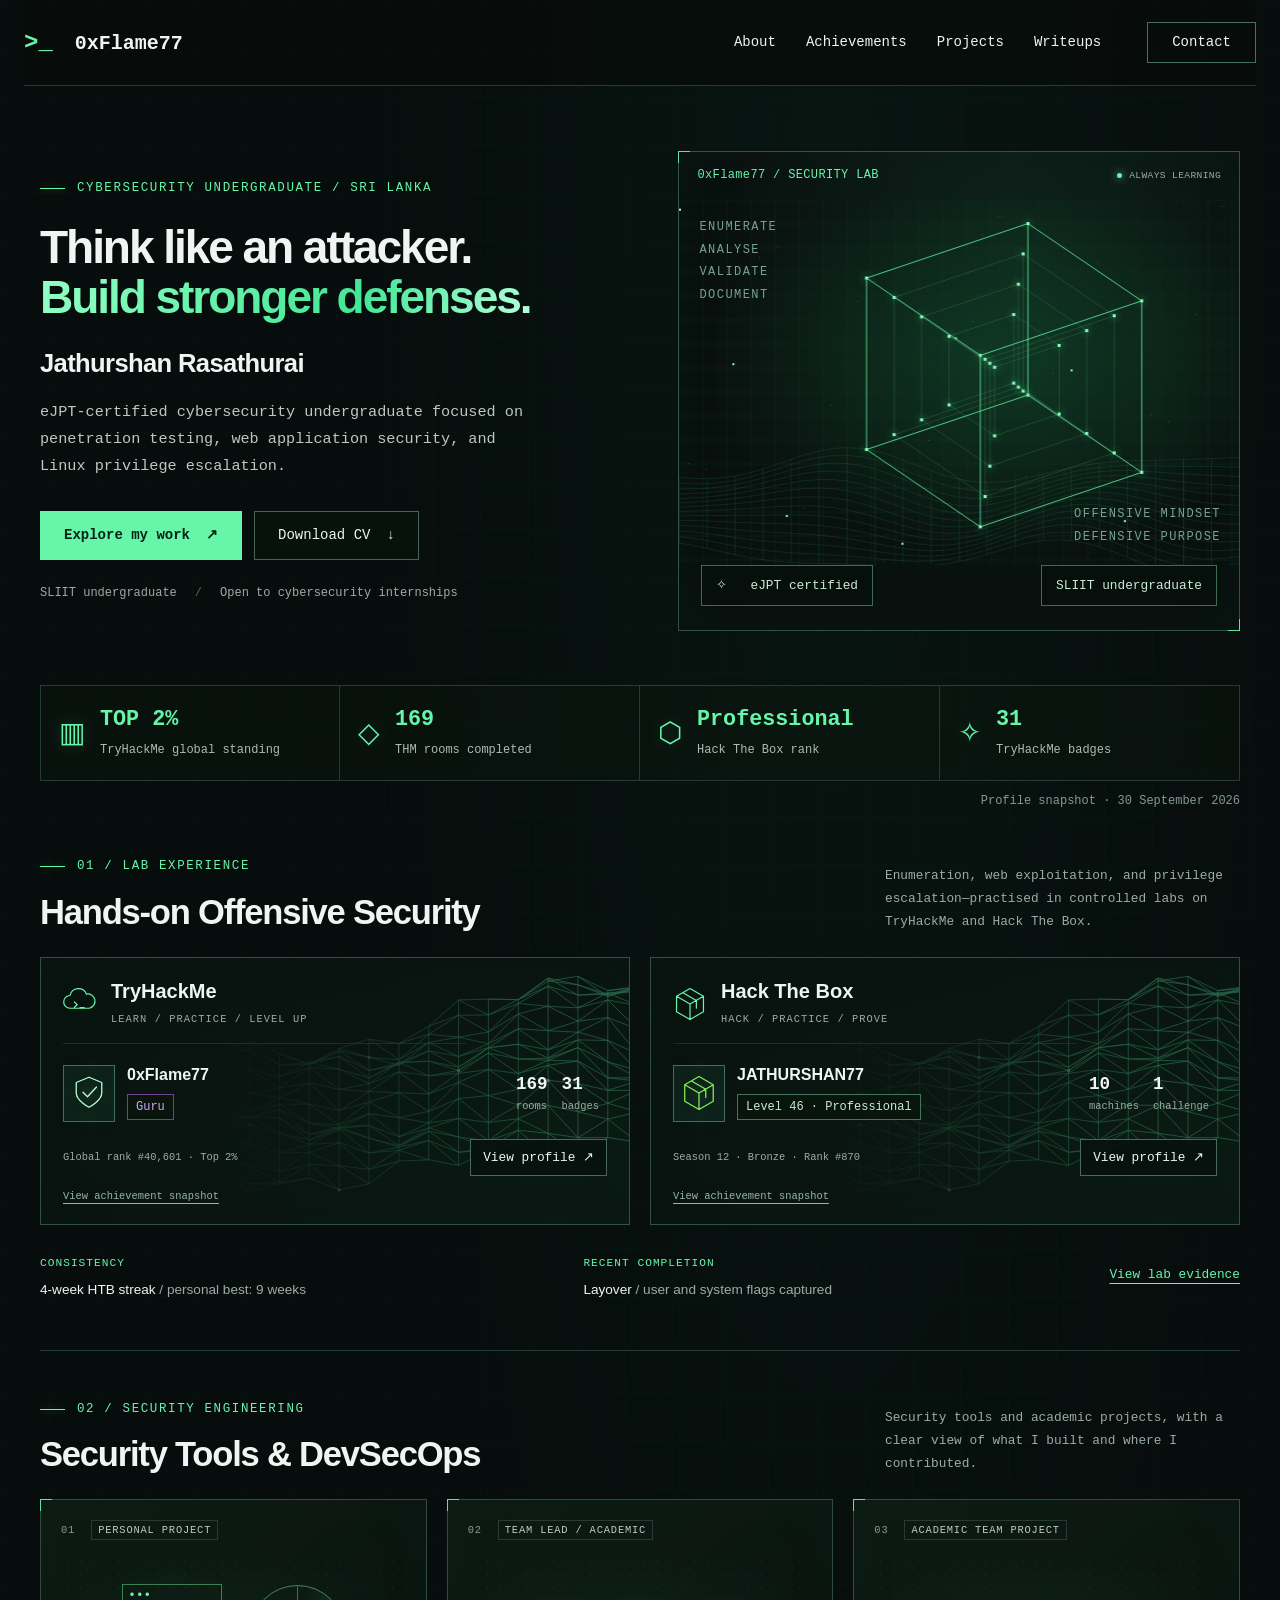
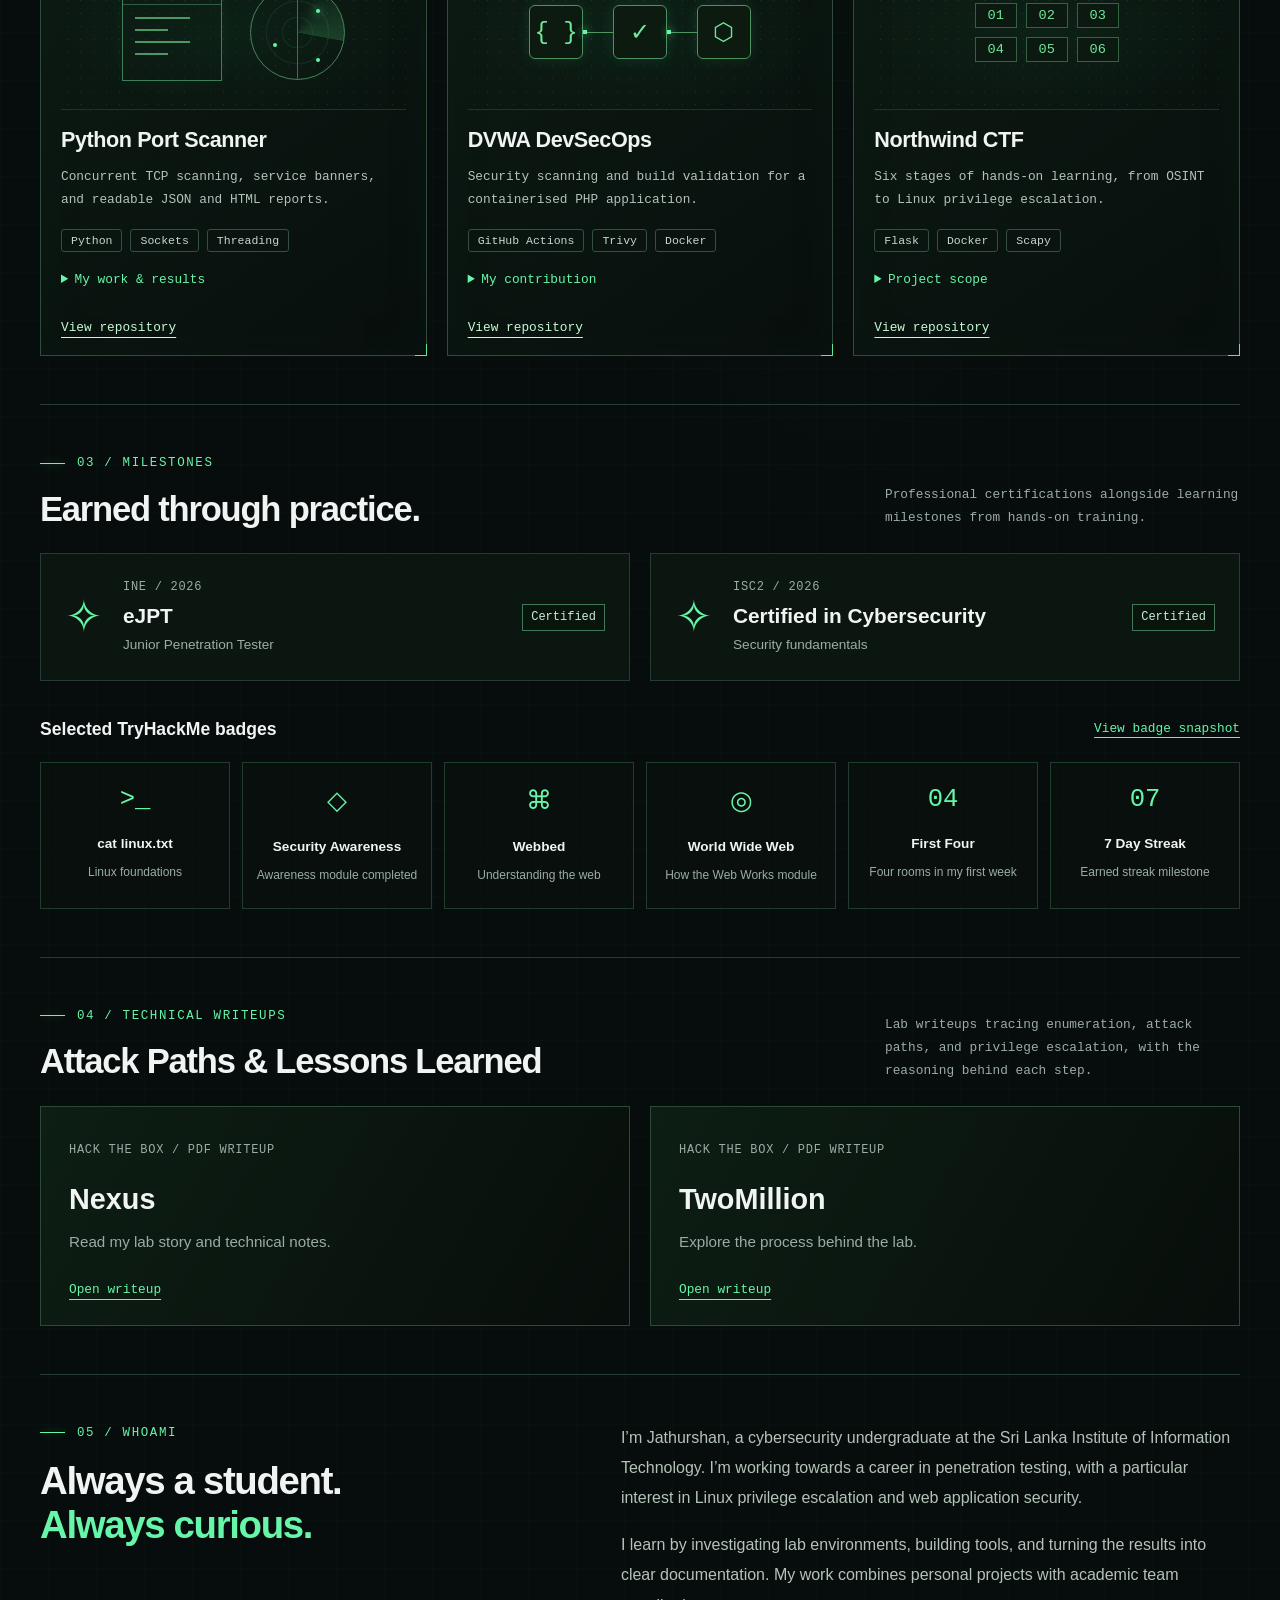
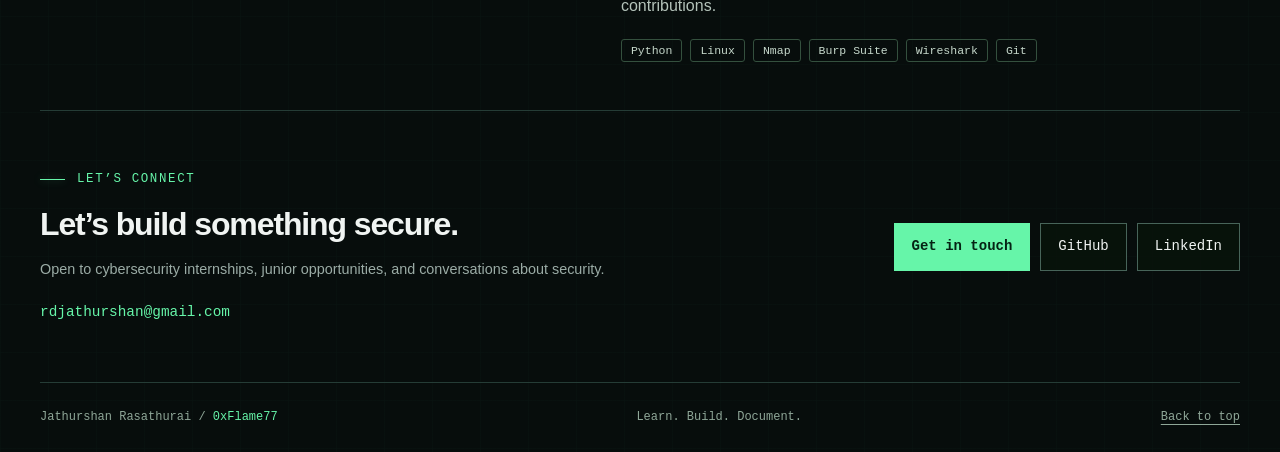
==== commit 0e807b7d: "Refine cybersecurity copy and match compact wireframe design" ====
--- a/site/index.html
+++ b/site/index.html
@@ -1,13 +1,13 @@
 <!doctype html>
-<html lang="en"><head><meta charset="utf-8"><meta name="viewport" content="width=device-width, initial-scale=1"><meta name="theme-color" content="#070d0c"><title>0xFlame77 | Jathurshan Rasathurai — Cybersecurity Portfolio</title><meta name="description" content="Jathurshan Rasathurai: eJPT-certified cybersecurity undergraduate. Explore Hack The Box and TryHackMe achievements, security tools, DevSecOps projects and writeups."><link rel="icon" href="favicon.svg" type="image/svg+xml"><link rel="stylesheet" href="style.css?v=2"><script src="app.js?v=2" defer></script></head>
+<html lang="en"><head><meta charset="utf-8"><meta name="viewport" content="width=device-width, initial-scale=1"><meta name="theme-color" content="#070d0c"><title>0xFlame77 | Jathurshan Rasathurai — Cybersecurity Portfolio</title><meta name="description" content="Jathurshan Rasathurai: eJPT-certified cybersecurity undergraduate. Explore Hack The Box and TryHackMe achievements, security tools, DevSecOps projects and writeups."><link rel="icon" href="favicon.svg" type="image/svg+xml"><link rel="stylesheet" href="style.css?v=3"><script src="app.js?v=3" defer></script></head>
 <body><div class="scroll-progress" aria-hidden="true"></div><a href="#main" class="skip">Skip to content</a>
 <header class="header"><a class="brand" href="#home" aria-label="0xFlame77 home"><span class="prompt-mark">&gt;_</span> 0xFlame77</a><button id="menu-button" class="menu-button" aria-expanded="false" aria-controls="navigation">Menu</button><nav id="navigation" aria-label="Main navigation"><a href="#about">About</a><a href="#achievements">Achievements</a><a href="#projects">Projects</a><a href="#writeups">Writeups</a><a href="#contact" class="nav-contact">Contact</a></nav></header>
-<main id="main"><section class="hero wrap" id="home"><div class="hero-copy"><p class="eyebrow">CYBERSECURITY UNDERGRADUATE / SRI LANKA</p><h1>Curiosity driven.<br><span>Security focused.</span></h1><p class="name">Jathurshan Rasathurai</p><p class="intro">eJPT-certified. Exploring penetration testing, building security tools, and documenting what I learn.</p><div class="actions"><a class="button primary" href="#projects">Explore my work <span aria-hidden="true">↗</span></a><a class="button" href="assets/Jathurshan_Rasathurai_CV.pdf" download>Download CV <span aria-hidden="true">↓</span></a></div><div class="hero-foot"><span>SLIIT undergraduate</span><span>Open to cybersecurity internships</span></div></div><div class="lab-panel"><div class="panel-top"><span>0xFlame77 / SECURITY LAB</span><span class="lab-status"><i></i> ALWAYS LEARNING</span></div><div class="network-art" aria-hidden="true"><canvas id="network"></canvas><span class="art-note">LEARN<br>BUILD<br>DOCUMENT<br>IMPROVE</span><span class="art-caption">CONTINUOUS LEARNING</span></div><div class="hero-credentials"><span>✧ &nbsp; eJPT certified</span><span>SLIIT undergraduate</span></div></div></section>
+<main id="main"><section class="hero wrap" id="home"><div class="hero-copy"><p class="eyebrow">CYBERSECURITY UNDERGRADUATE / SRI LANKA</p><h1>Think like an attacker.<br><span>Build stronger defenses.</span></h1><p class="name">Jathurshan Rasathurai</p><p class="intro">eJPT-certified cybersecurity undergraduate focused on penetration testing, web application security, and Linux privilege escalation.</p><div class="actions"><a class="button primary" href="#projects">Explore my work <span aria-hidden="true">↗</span></a><a class="button" href="assets/Jathurshan_Rasathurai_CV.pdf" download>Download CV <span aria-hidden="true">↓</span></a></div><div class="hero-foot"><span>SLIIT undergraduate</span><span>Open to cybersecurity internships</span></div></div><div class="lab-panel"><div class="panel-top"><span>0xFlame77 / SECURITY LAB</span><span class="lab-status"><i></i> ALWAYS LEARNING</span></div><div class="network-art" aria-hidden="true"><canvas id="network"></canvas><span class="art-note">ENUMERATE<br>ANALYSE<br>VALIDATE<br>DOCUMENT</span><span class="art-caption">OFFENSIVE MINDSET<br>DEFENSIVE PURPOSE</span></div><div class="hero-credentials"><span>✧ &nbsp; eJPT certified</span><span>SLIIT undergraduate</span></div></div></section>
 <section class="stats wrap" aria-label="Achievement highlights"><div><span class="stat-symbol" aria-hidden="true">▥</span><p><strong>TOP 2%</strong><span>TryHackMe global standing</span></p></div><div><span class="stat-symbol" aria-hidden="true">◇</span><p><strong>169</strong><span>THM rooms completed</span></p></div><div><span class="stat-symbol" aria-hidden="true">⬡</span><p><strong>Professional</strong><span>Hack The Box rank</span></p></div><div><span class="stat-symbol" aria-hidden="true">✧</span><p><strong>31</strong><span>TryHackMe badges</span></p></div></section><p class="snapshot wrap">Profile snapshot · 30 September 2026</p>
-<section id="achievements" class="section wrap"><div class="section-heading"><div><p class="eyebrow">01 / PROOF OF PRACTICE</p><h2>Learning by doing.</h2></div><p>Hands-on labs turn theory into practice. Here’s a snapshot of my progress on TryHackMe and Hack The Box.</p></div><div class="platform-grid"><article class="platform-card"><div class="platform-heading"><span class="platform-icon"><svg viewBox="0 0 48 50" fill="none" stroke="currentColor" stroke-width="1.7" stroke-linecap="round" stroke-linejoin="round" aria-hidden="true"><path d="M10 31a9 9 0 0 1 0-18 12 12 0 0 1 23-2 10 10 0 1 1 4 20H10Z"/><path d="m16 22 4 4-4 4m8 0h6"/></svg></span><div><h3>TryHackMe</h3><p class="micro">LEARN / PRACTICE / LEVEL UP</p></div></div><div class="profile-row"><div class="profile-identity"><span class="profile-emblem"><svg viewBox="0 0 48 50" fill="none" stroke="currentColor" stroke-width="1.7" stroke-linecap="round" stroke-linejoin="round" aria-hidden="true"><path d="m24 4 17 7v14c0 10-17 19-17 19S7 35 7 25V11Z"/><path d="m16 24 6 6 12-13"/></svg></span><div><h4>0xFlame77</h4><span class="rank purple">Guru</span></div></div><div class="profile-metrics"><strong>169 <span>rooms</span></strong><strong>31 <span>badges</span></strong></div></div><div class="platform-bottom"><span>Global rank #40,601 · Top 2%</span><a class="small-button" href="https://tryhackme.com/p/0xFlame77" target="_blank" rel="noopener noreferrer">View profile <span aria-hidden="true">↗</span></a></div><button class="evidence-link" data-evidence="tryhackme-profile.png" data-title="TryHackMe profile · 30 September 2026">View achievement snapshot</button></article><article class="platform-card"><div class="platform-heading"><span class="platform-icon cube-icon"><svg viewBox="0 0 48 50" fill="none" stroke="currentColor" stroke-width="1.7" stroke-linecap="round" stroke-linejoin="round" aria-hidden="true"><path d="m24 3 19 11v22L24 47 5 36V14Z M5 14l19 11 19-11M24 25v22M14 9l19 11v11"/></svg></span><div><h3>Hack The Box</h3><p class="micro">HACK / PRACTICE / PROVE</p></div></div><div class="profile-row"><div class="profile-identity"><span class="profile-emblem htb-emblem"><svg viewBox="0 0 48 50" fill="none" stroke="currentColor" stroke-width="1.7" stroke-linecap="round" stroke-linejoin="round" aria-hidden="true"><path d="m24 3 19 11v22L24 47 5 36V14Z M5 14l19 11 19-11M24 25v22M14 9l19 11v11"/></svg></span><div><h4>JATHURSHAN77</h4><span class="rank">Level 46 · Professional</span></div></div><div class="profile-metrics"><strong>10 <span>machines</span></strong><strong>1 <span>challenge</span></strong></div></div><div class="platform-bottom"><span>Season 12 · Bronze · Rank #870</span><a class="small-button" href="https://app.hackthebox.com/users/2170950" target="_blank" rel="noopener noreferrer">View profile <span aria-hidden="true">↗</span></a></div><button class="evidence-link" data-evidence="htb-profile.png" data-title="Hack The Box profile · 30 September 2026">View achievement snapshot</button></article></div><div class="achievement-details"><div><span class="green mono">CONSISTENCY</span><p>4-week HTB streak <span class="muted">/ personal best: 9 weeks</span></p></div><div><span class="green mono">RECENT COMPLETION</span><p>Layover <span class="muted">/ user and system flags captured</span></p></div><button class="text-button" data-evidence="htb-layover.png" data-title="Layover completion activity">View lab evidence</button></div></section>
-<section id="projects" class="section wrap"><div class="section-heading"><div><p class="eyebrow">02 / SELECTED WORK</p><h2>Built. Tested. Documented.</h2></div><p>Security tools and academic projects, with a clear view of what I built and where I contributed.</p></div><div class="project-grid"><article class="project-card"><div class="project-label"><span>01</span><span>PERSONAL PROJECT</span></div><div class="project-art scanner-art" aria-hidden="true"><div class="code-lines"><i></i><i></i><i></i><i></i></div><div class="radar"><i></i></div></div><h3>Python Port Scanner</h3><p>Concurrent TCP scanning, service banners, and readable JSON and HTML reports.</p><div class="tags"><span>Python</span><span>Sockets</span><span>Threading</span></div><details><summary>My work &amp; results</summary><p>Built a TCP connect scanner with configurable workers, timeouts, and port ranges. Added banner grabbing for SSH, FTP, SMTP, HTTP, and HTTPS.</p><p>A documented localhost test scanned 10,000 ports in 2.88 seconds. Performance depends on the target and environment.</p></details><a class="project-link" href="https://github.com/JATHURSHAN-R/py-port-scanner" target="_blank" rel="noopener noreferrer">View repository</a></article><article class="project-card"><div class="project-label"><span>02</span><span>TEAM LEAD / ACADEMIC</span></div><div class="project-art pipeline-art" aria-hidden="true"><span>{ }</span><i></i><span>✓</span><i></i><span>⬡</span></div><h3>DVWA DevSecOps</h3><p>Security scanning and build validation for a containerised PHP application.</p><div class="tags"><span>GitHub Actions</span><span>Trivy</span><span>Docker</span></div><details><summary>My contribution</summary><p>Lead a four-member academic team. My scope covers SQL injection remediation, platform integration, build validation, and container scanning.</p><p>The shared workflow includes Semgrep, Composer audit, Gitleaks, and Trivy. A failing security gate is reported as a finding, not presented as proof of a secure application.</p></details><a class="project-link" href="https://github.com/JATHURSHAN-R/IE3142-DVWA-DevSecOps" target="_blank" rel="noopener noreferrer">View repository</a></article><article class="project-card"><div class="project-label"><span>03</span><span>ACADEMIC TEAM PROJECT</span></div><div class="project-art stages-art" aria-hidden="true"><span>01</span><span>02</span><span>03</span><span>04</span><span>05</span><span>06</span></div><h3>Northwind CTF</h3><p>Six stages of hands-on learning, from OSINT to Linux privilege escalation.</p><div class="tags"><span>Flask</span><span>Docker</span><span>Scapy</span></div><details><summary>Project scope</summary><p>Contributed to a team learning environment covering OSINT, steganography, web security, cryptography, packet analysis, and Linux security.</p><p>Challenge components are documented in the repository. Full event deployment and CTFd configuration are separate validation steps.</p></details><a class="project-link" href="https://github.com/JATHURSHAN-R/northwind-ctf" target="_blank" rel="noopener noreferrer">View repository</a></article></div></section>
+<section id="achievements" class="section wrap"><div class="section-heading"><div><p class="eyebrow">01 / LAB EXPERIENCE</p><h2>Hands-on Offensive Security</h2></div><p>Enumeration, web exploitation, and privilege escalation—practised in controlled labs on TryHackMe and Hack The Box.</p></div><div class="platform-grid"><article class="platform-card"><div class="platform-heading"><span class="platform-icon"><svg viewBox="0 0 48 50" fill="none" stroke="currentColor" stroke-width="1.7" stroke-linecap="round" stroke-linejoin="round" aria-hidden="true"><path d="M10 31a9 9 0 0 1 0-18 12 12 0 0 1 23-2 10 10 0 1 1 4 20H10Z"/><path d="m16 22 4 4-4 4m8 0h6"/></svg></span><div><h3>TryHackMe</h3><p class="micro">LEARN / PRACTICE / LEVEL UP</p></div></div><div class="profile-row"><div class="profile-identity"><span class="profile-emblem"><svg viewBox="0 0 48 50" fill="none" stroke="currentColor" stroke-width="1.7" stroke-linecap="round" stroke-linejoin="round" aria-hidden="true"><path d="m24 4 17 7v14c0 10-17 19-17 19S7 35 7 25V11Z"/><path d="m16 24 6 6 12-13"/></svg></span><div><h4>0xFlame77</h4><span class="rank purple">Guru</span></div></div><div class="profile-metrics"><strong>169 <span>rooms</span></strong><strong>31 <span>badges</span></strong></div></div><div class="platform-bottom"><span>Global rank #40,601 · Top 2%</span><a class="small-button" href="https://tryhackme.com/p/0xFlame77" target="_blank" rel="noopener noreferrer">View profile <span aria-hidden="true">↗</span></a></div><button class="evidence-link" data-evidence="tryhackme-profile.png" data-title="TryHackMe profile · 30 September 2026">View achievement snapshot</button></article><article class="platform-card"><div class="platform-heading"><span class="platform-icon cube-icon"><svg viewBox="0 0 48 50" fill="none" stroke="currentColor" stroke-width="1.7" stroke-linecap="round" stroke-linejoin="round" aria-hidden="true"><path d="m24 3 19 11v22L24 47 5 36V14Z M5 14l19 11 19-11M24 25v22M14 9l19 11v11"/></svg></span><div><h3>Hack The Box</h3><p class="micro">HACK / PRACTICE / PROVE</p></div></div><div class="profile-row"><div class="profile-identity"><span class="profile-emblem htb-emblem"><svg viewBox="0 0 48 50" fill="none" stroke="currentColor" stroke-width="1.7" stroke-linecap="round" stroke-linejoin="round" aria-hidden="true"><path d="m24 3 19 11v22L24 47 5 36V14Z M5 14l19 11 19-11M24 25v22M14 9l19 11v11"/></svg></span><div><h4>JATHURSHAN77</h4><span class="rank">Level 46 · Professional</span></div></div><div class="profile-metrics"><strong>10 <span>machines</span></strong><strong>1 <span>challenge</span></strong></div></div><div class="platform-bottom"><span>Season 12 · Bronze · Rank #870</span><a class="small-button" href="https://app.hackthebox.com/users/2170950" target="_blank" rel="noopener noreferrer">View profile <span aria-hidden="true">↗</span></a></div><button class="evidence-link" data-evidence="htb-profile.png" data-title="Hack The Box profile · 30 September 2026">View achievement snapshot</button></article></div><div class="achievement-details"><div><span class="green mono">CONSISTENCY</span><p>4-week HTB streak <span class="muted">/ personal best: 9 weeks</span></p></div><div><span class="green mono">RECENT COMPLETION</span><p>Layover <span class="muted">/ user and system flags captured</span></p></div><button class="text-button" data-evidence="htb-layover.png" data-title="Layover completion activity">View lab evidence</button></div></section>
+<section id="projects" class="section wrap"><div class="section-heading"><div><p class="eyebrow">02 / SECURITY ENGINEERING</p><h2>Security Tools &amp; DevSecOps</h2></div><p>Security tools and academic projects, with a clear view of what I built and where I contributed.</p></div><div class="project-grid"><article class="project-card"><div class="project-label"><span>01</span><span>PERSONAL PROJECT</span></div><div class="project-art scanner-art" aria-hidden="true"><div class="code-lines"><i></i><i></i><i></i><i></i></div><div class="radar"><i></i></div></div><h3>Python Port Scanner</h3><p>Concurrent TCP scanning, service banners, and readable JSON and HTML reports.</p><div class="tags"><span>Python</span><span>Sockets</span><span>Threading</span></div><details><summary>My work &amp; results</summary><p>Built a TCP connect scanner with configurable workers, timeouts, and port ranges. Added banner grabbing for SSH, FTP, SMTP, HTTP, and HTTPS.</p><p>A documented localhost test scanned 10,000 ports in 2.88 seconds. Performance depends on the target and environment.</p></details><a class="project-link" href="https://github.com/JATHURSHAN-R/py-port-scanner" target="_blank" rel="noopener noreferrer">View repository</a></article><article class="project-card"><div class="project-label"><span>02</span><span>TEAM LEAD / ACADEMIC</span></div><div class="project-art pipeline-art" aria-hidden="true"><span>{ }</span><i></i><span>✓</span><i></i><span>⬡</span></div><h3>DVWA DevSecOps</h3><p>Security scanning and build validation for a containerised PHP application.</p><div class="tags"><span>GitHub Actions</span><span>Trivy</span><span>Docker</span></div><details><summary>My contribution</summary><p>Lead a four-member academic team. My scope covers SQL injection remediation, platform integration, build validation, and container scanning.</p><p>The shared workflow includes Semgrep, Composer audit, Gitleaks, and Trivy. A failing security gate is reported as a finding, not presented as proof of a secure application.</p></details><a class="project-link" href="https://github.com/JATHURSHAN-R/IE3142-DVWA-DevSecOps" target="_blank" rel="noopener noreferrer">View repository</a></article><article class="project-card"><div class="project-label"><span>03</span><span>ACADEMIC TEAM PROJECT</span></div><div class="project-art stages-art" aria-hidden="true"><span>01</span><span>02</span><span>03</span><span>04</span><span>05</span><span>06</span></div><h3>Northwind CTF</h3><p>Six stages of hands-on learning, from OSINT to Linux privilege escalation.</p><div class="tags"><span>Flask</span><span>Docker</span><span>Scapy</span></div><details><summary>Project scope</summary><p>Contributed to a team learning environment covering OSINT, steganography, web security, cryptography, packet analysis, and Linux security.</p><p>Challenge components are documented in the repository. Full event deployment and CTFd configuration are separate validation steps.</p></details><a class="project-link" href="https://github.com/JATHURSHAN-R/northwind-ctf" target="_blank" rel="noopener noreferrer">View repository</a></article></div></section>
 <section class="section wrap" id="credentials"><div class="section-heading"><div><p class="eyebrow">03 / MILESTONES</p><h2>Earned through practice.</h2></div><p>Professional certifications alongside learning milestones from hands-on training.</p></div><div class="credentials"><article><span class="credential-icon" aria-hidden="true">✧</span><div><p class="micro">INE / 2026</p><h3>eJPT</h3><p>Junior Penetration Tester</p></div><span class="rank">Certified</span></article><article><span class="credential-icon" aria-hidden="true">✧</span><div><p class="micro">ISC2 / 2026</p><h3>Certified in Cybersecurity</h3><p>Security fundamentals</p></div><span class="rank">Certified</span></article></div><div class="badge-top"><h3>Selected TryHackMe badges</h3><button class="text-button" data-evidence="thm-badges.png" data-title="Earned TryHackMe badges">View badge snapshot</button></div><div class="badge-grid"><article><span aria-hidden="true">&gt;_</span><h4>cat linux.txt</h4><p>Linux foundations</p></article><article><span aria-hidden="true">◇</span><h4>Security Awareness</h4><p>Awareness module completed</p></article><article><span aria-hidden="true">⌘</span><h4>Webbed</h4><p>Understanding the web</p></article><article><span aria-hidden="true">◎</span><h4>World Wide Web</h4><p>How the Web Works module</p></article><article><span aria-hidden="true">04</span><h4>First Four</h4><p>Four rooms in my first week</p></article><article><span aria-hidden="true">07</span><h4>7 Day Streak</h4><p>Earned streak milestone</p></article></div></section>
-<section class="section wrap" id="writeups"><div class="section-heading"><div><p class="eyebrow">04 / FIELD NOTES</p><h2>Documenting the process.</h2></div><p>My published lab writeups: a record of the work, the reasoning, and what I learned.</p></div><div class="writeup-grid"><a class="writeup-card" href="https://github.com/JATHURSHAN-R/cybersecurity-writeups/blob/main/HTB/Nexus_Story.pdf" target="_blank" rel="noopener noreferrer"><span class="micro green">HACK THE BOX / PDF WRITEUP</span><h3>Nexus</h3><p>Read my lab story and technical notes.</p><span class="read-label">Open writeup</span></a><a class="writeup-card" href="https://github.com/JATHURSHAN-R/cybersecurity-writeups/blob/main/HTB/TwoMillion_Story.pdf" target="_blank" rel="noopener noreferrer"><span class="micro green">HACK THE BOX / PDF WRITEUP</span><h3>TwoMillion</h3><p>Explore the process behind the lab.</p><span class="read-label">Open writeup</span></a></div></section>
+<section class="section wrap" id="writeups"><div class="section-heading"><div><p class="eyebrow">04 / TECHNICAL WRITEUPS</p><h2>Attack Paths &amp; Lessons Learned</h2></div><p>Lab writeups tracing enumeration, attack paths, and privilege escalation, with the reasoning behind each step.</p></div><div class="writeup-grid"><a class="writeup-card" href="https://github.com/JATHURSHAN-R/cybersecurity-writeups/blob/main/HTB/Nexus_Story.pdf" target="_blank" rel="noopener noreferrer"><span class="micro green">HACK THE BOX / PDF WRITEUP</span><h3>Nexus</h3><p>Read my lab story and technical notes.</p><span class="read-label">Open writeup</span></a><a class="writeup-card" href="https://github.com/JATHURSHAN-R/cybersecurity-writeups/blob/main/HTB/TwoMillion_Story.pdf" target="_blank" rel="noopener noreferrer"><span class="micro green">HACK THE BOX / PDF WRITEUP</span><h3>TwoMillion</h3><p>Explore the process behind the lab.</p><span class="read-label">Open writeup</span></a></div></section>
 <section class="section wrap about" id="about"><div><p class="eyebrow">05 / WHOAMI</p><h2>Always a student.<br><span class="green">Always curious.</span></h2></div><div><p>I’m Jathurshan, a cybersecurity undergraduate at the Sri Lanka Institute of Information Technology. I’m working towards a career in penetration testing, with a particular interest in Linux privilege escalation and web application security.</p><p>I learn by investigating lab environments, building tools, and turning the results into clear documentation. My work combines personal projects with academic team contributions.</p><div class="tags"><span>Python</span><span>Linux</span><span>Nmap</span><span>Burp Suite</span><span>Wireshark</span><span>Git</span></div></div></section>
 <section class="contact wrap" id="contact"><div><p class="eyebrow">LET’S CONNECT</p><h2>Let’s build something secure.</h2><p>Open to cybersecurity internships, junior opportunities, and conversations about security.</p><a class="email" href="mailto:rdjathurshan@gmail.com">rdjathurshan@gmail.com</a></div><div class="contact-links"><a class="button primary" href="mailto:rdjathurshan@gmail.com">Get in touch</a><a class="button" href="https://github.com/JATHURSHAN-R" target="_blank" rel="noopener noreferrer">GitHub</a><a class="button" href="https://www.linkedin.com/in/jathurshan-rasathurai" target="_blank" rel="noopener noreferrer">LinkedIn</a></div></section></main><footer class="wrap"><span>Jathurshan Rasathurai / <span class="green">0xFlame77</span></span><span>Learn. Build. Document.</span><a href="#home">Back to top</a></footer>
 <dialog id="evidence-dialog"><div class="dialog-heading"><h2 id="evidence-title">Achievement snapshot</h2><button id="close-dialog" class="small-button">Close</button></div><img id="evidence-image" alt=""><p class="micro">User-provided profile evidence · September 2026</p></dialog>
--- a/site/style.css
+++ b/site/style.css
@@ -13,3 +13,7 @@
 @keyframes radar-sweep{to{transform:rotate(360deg)}}@keyframes breathe{50%{opacity:.55}}@keyframes packet{to{transform:translateX(29px);opacity:.15}}@keyframes terrain-drift{to{transform:translate(-12px,8px)}}@keyframes reveal-in{from{opacity:.3;transform:translateY(18px)}to{opacity:1;transform:translateY(0)}}
 @media(max-width:1100px){.profile-row{flex-wrap:wrap}.profile-identity{gap:10px}.profile-metrics{padding-left:0}.platform-card:after{width:95%}}@media(max-width:430px){.lab-status{font-size:.5rem}.platform-card{padding:20px}.profile-row{gap:16px}.profile-emblem{width:48px;height:54px}.platform-card:after{opacity:.17}.hero-credentials span{font-size:.65rem}}
 @media(prefers-reduced-motion:reduce){*,*:before,*:after{animation:none!important;transition:none!important}.platform-card:hover,.project-card:hover,.writeup-card:hover,.badge-grid article:hover{transform:none}}
+
+/* Compact editorial spacing and angular artwork from the original concept. */
+.hero h1{font-size:clamp(2.3rem,3.6vw,3.6rem);line-height:1.08;max-width:650px}.section-heading h2{font-size:clamp(1.8rem,2.7vw,2.6rem);max-width:740px}.section{padding-block:48px}.section-heading{margin-bottom:24px}.section-heading>p{font: .8rem/1.8 var(--mono);max-width:355px}.platform-card{padding:22px;background:radial-gradient(ellipse at 95% 70%,#13472b22,transparent 70%),#091310}.platform-heading{padding-bottom:15px;max-width:74%}.platform-heading h3{font-size:1.25rem}.platform-heading .micro{font-size:.65rem;letter-spacing:.1em}.platform-icon svg{width:34px;height:38px}.profile-row{margin:21px 0 17px;gap:12px}.profile-identity{gap:12px}.profile-emblem{width:52px;height:57px;box-shadow:inset 0 0 18px #57eda51a,0 0 14px #57eda508}.profile-row h4{font-size:1rem}.profile-metrics{gap:14px;background:transparent}.profile-metrics strong{font-size:1.1rem}.profile-metrics span{font-size:.65rem}.platform-bottom>span{font-size:.65rem}.evidence-link{font-size:.65rem;margin-top:14px}.platform-card:after{right:-15%;bottom:-3%;width:88%;height:96%;opacity:.4;mask-image:linear-gradient(90deg,transparent 3%,#000 68%);background-size:cover;filter:drop-shadow(0 0 3px #49e79020)}.platform-card:hover:after{opacity:.58}.platform-card:before,.project-card:before,.lab-panel:before{opacity:.9}.project-art{height:155px}.project-card{padding:20px}.project-card>p{font:.8rem/1.8 var(--mono)}.stats>div{padding:20px 18px}.rank{background:#09140de8}.small-button{background:#07110de8}.network-art{background:radial-gradient(ellipse at 58% 45%,#20bd632c,transparent 65%)}
+@media(max-width:1100px){.platform-heading{max-width:100%}.profile-row{flex-wrap:wrap}.hero h1{font-size:2.8rem}.section-heading{gap:20px}.section-heading>p{max-width:310px}}@media(max-width:800px){.hero h1{font-size:clamp(2.4rem,6.5vw,3.5rem)}.section{padding-block:38px}.section-heading>p{max-width:100%}.platform-card{padding:22px}.profile-row{justify-content:space-between}.platform-card:after{width:80%;opacity:.3}.project-card{padding:24px}}@media(max-width:430px){.hero h1{font-size:2.35rem!important}.profile-metrics{gap:16px}.platform-bottom{flex-direction:row;align-items:center}.platform-bottom>span{max-width:150px}.small-button{font-size:.7rem;padding:7px 9px}.platform-card{padding:18px}.section-heading h2{font-size:1.9rem}}
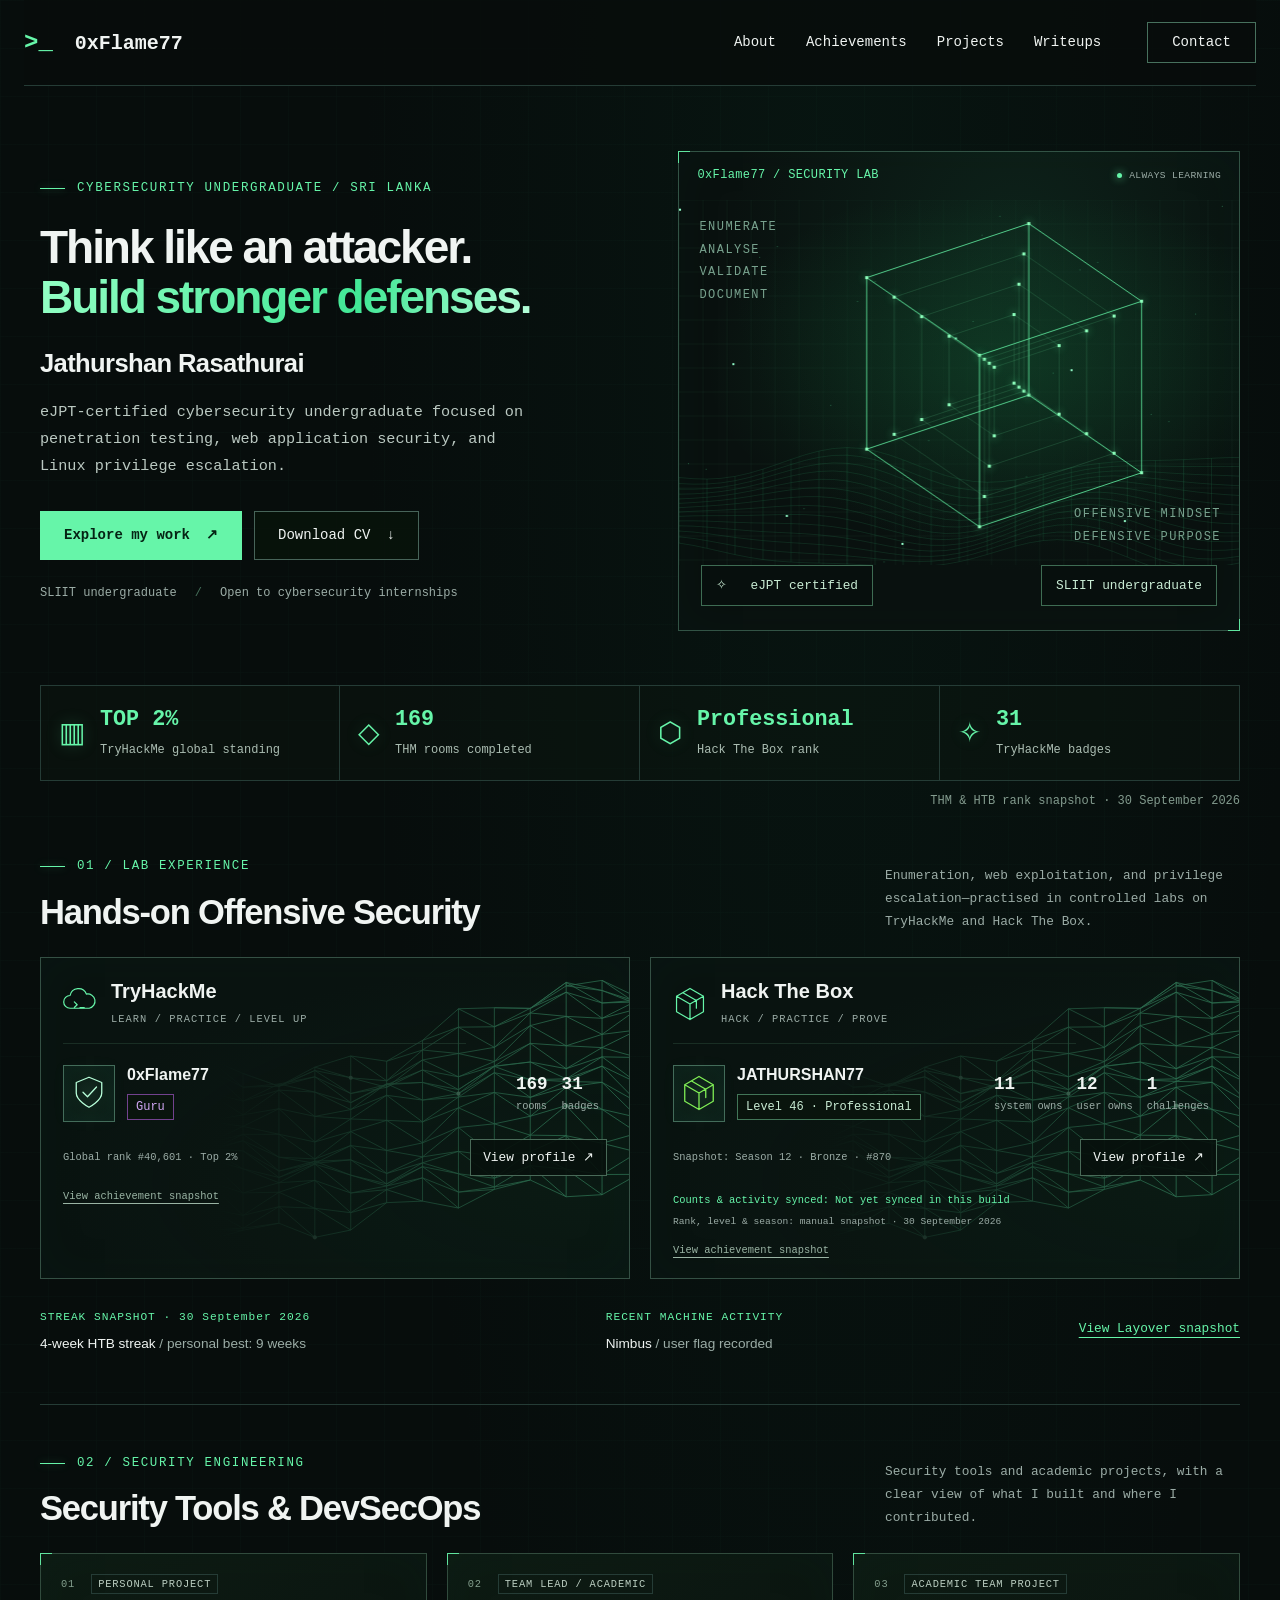
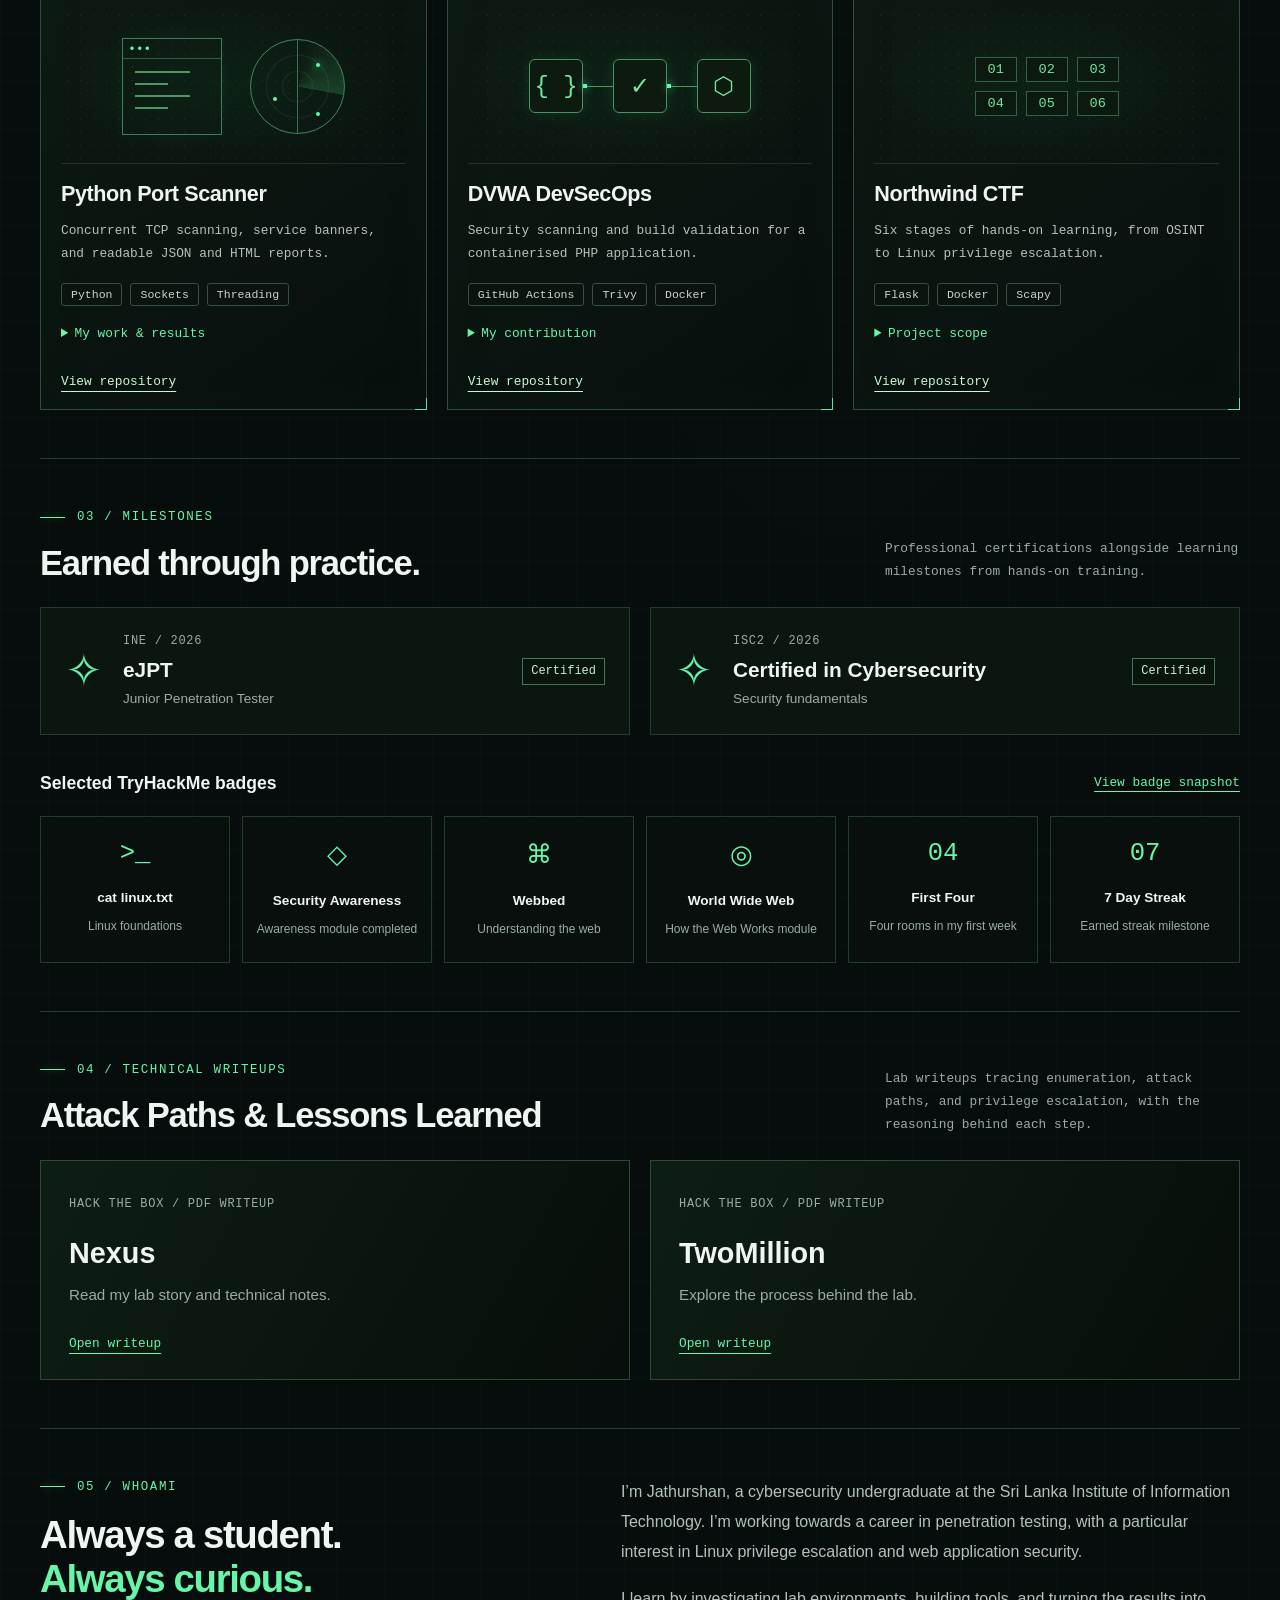
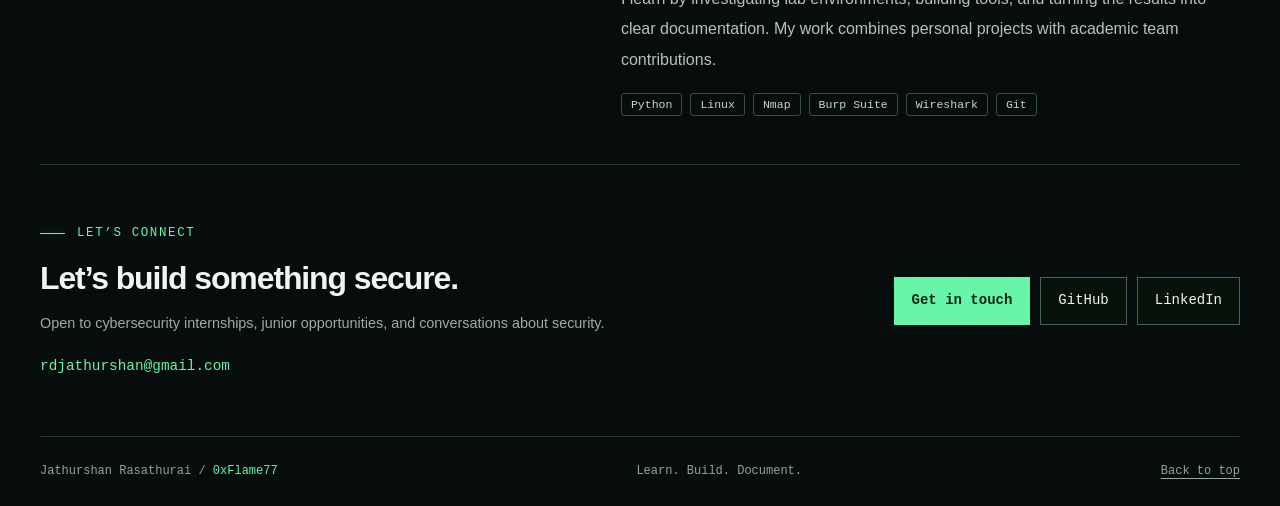
==== commit 8a811336: "Automatically sync selected HTB achievements every six hours" ====
--- a/site/index.html
+++ b/site/index.html
@@ -1,10 +1,10 @@
 <!doctype html>
-<html lang="en"><head><meta charset="utf-8"><meta name="viewport" content="width=device-width, initial-scale=1"><meta name="theme-color" content="#070d0c"><title>0xFlame77 | Jathurshan Rasathurai — Cybersecurity Portfolio</title><meta name="description" content="Jathurshan Rasathurai: eJPT-certified cybersecurity undergraduate. Explore Hack The Box and TryHackMe achievements, security tools, DevSecOps projects and writeups."><link rel="icon" href="favicon.svg" type="image/svg+xml"><link rel="stylesheet" href="style.css?v=3"><script src="app.js?v=3" defer></script></head>
+<html lang="en"><head><meta charset="utf-8"><meta name="viewport" content="width=device-width, initial-scale=1"><meta name="theme-color" content="#070d0c"><title>0xFlame77 | Jathurshan Rasathurai — Cybersecurity Portfolio</title><meta name="description" content="Jathurshan Rasathurai: eJPT-certified cybersecurity undergraduate. Explore Hack The Box and TryHackMe achievements, security tools, DevSecOps projects and writeups."><link rel="icon" href="favicon.svg" type="image/svg+xml"><link rel="stylesheet" href="style.css?v=4"><script src="app.js?v=3" defer></script></head>
 <body><div class="scroll-progress" aria-hidden="true"></div><a href="#main" class="skip">Skip to content</a>
 <header class="header"><a class="brand" href="#home" aria-label="0xFlame77 home"><span class="prompt-mark">&gt;_</span> 0xFlame77</a><button id="menu-button" class="menu-button" aria-expanded="false" aria-controls="navigation">Menu</button><nav id="navigation" aria-label="Main navigation"><a href="#about">About</a><a href="#achievements">Achievements</a><a href="#projects">Projects</a><a href="#writeups">Writeups</a><a href="#contact" class="nav-contact">Contact</a></nav></header>
 <main id="main"><section class="hero wrap" id="home"><div class="hero-copy"><p class="eyebrow">CYBERSECURITY UNDERGRADUATE / SRI LANKA</p><h1>Think like an attacker.<br><span>Build stronger defenses.</span></h1><p class="name">Jathurshan Rasathurai</p><p class="intro">eJPT-certified cybersecurity undergraduate focused on penetration testing, web application security, and Linux privilege escalation.</p><div class="actions"><a class="button primary" href="#projects">Explore my work <span aria-hidden="true">↗</span></a><a class="button" href="assets/Jathurshan_Rasathurai_CV.pdf" download>Download CV <span aria-hidden="true">↓</span></a></div><div class="hero-foot"><span>SLIIT undergraduate</span><span>Open to cybersecurity internships</span></div></div><div class="lab-panel"><div class="panel-top"><span>0xFlame77 / SECURITY LAB</span><span class="lab-status"><i></i> ALWAYS LEARNING</span></div><div class="network-art" aria-hidden="true"><canvas id="network"></canvas><span class="art-note">ENUMERATE<br>ANALYSE<br>VALIDATE<br>DOCUMENT</span><span class="art-caption">OFFENSIVE MINDSET<br>DEFENSIVE PURPOSE</span></div><div class="hero-credentials"><span>✧ &nbsp; eJPT certified</span><span>SLIIT undergraduate</span></div></div></section>
-<section class="stats wrap" aria-label="Achievement highlights"><div><span class="stat-symbol" aria-hidden="true">▥</span><p><strong>TOP 2%</strong><span>TryHackMe global standing</span></p></div><div><span class="stat-symbol" aria-hidden="true">◇</span><p><strong>169</strong><span>THM rooms completed</span></p></div><div><span class="stat-symbol" aria-hidden="true">⬡</span><p><strong>Professional</strong><span>Hack The Box rank</span></p></div><div><span class="stat-symbol" aria-hidden="true">✧</span><p><strong>31</strong><span>TryHackMe badges</span></p></div></section><p class="snapshot wrap">Profile snapshot · 30 September 2026</p>
-<section id="achievements" class="section wrap"><div class="section-heading"><div><p class="eyebrow">01 / LAB EXPERIENCE</p><h2>Hands-on Offensive Security</h2></div><p>Enumeration, web exploitation, and privilege escalation—practised in controlled labs on TryHackMe and Hack The Box.</p></div><div class="platform-grid"><article class="platform-card"><div class="platform-heading"><span class="platform-icon"><svg viewBox="0 0 48 50" fill="none" stroke="currentColor" stroke-width="1.7" stroke-linecap="round" stroke-linejoin="round" aria-hidden="true"><path d="M10 31a9 9 0 0 1 0-18 12 12 0 0 1 23-2 10 10 0 1 1 4 20H10Z"/><path d="m16 22 4 4-4 4m8 0h6"/></svg></span><div><h3>TryHackMe</h3><p class="micro">LEARN / PRACTICE / LEVEL UP</p></div></div><div class="profile-row"><div class="profile-identity"><span class="profile-emblem"><svg viewBox="0 0 48 50" fill="none" stroke="currentColor" stroke-width="1.7" stroke-linecap="round" stroke-linejoin="round" aria-hidden="true"><path d="m24 4 17 7v14c0 10-17 19-17 19S7 35 7 25V11Z"/><path d="m16 24 6 6 12-13"/></svg></span><div><h4>0xFlame77</h4><span class="rank purple">Guru</span></div></div><div class="profile-metrics"><strong>169 <span>rooms</span></strong><strong>31 <span>badges</span></strong></div></div><div class="platform-bottom"><span>Global rank #40,601 · Top 2%</span><a class="small-button" href="https://tryhackme.com/p/0xFlame77" target="_blank" rel="noopener noreferrer">View profile <span aria-hidden="true">↗</span></a></div><button class="evidence-link" data-evidence="tryhackme-profile.png" data-title="TryHackMe profile · 30 September 2026">View achievement snapshot</button></article><article class="platform-card"><div class="platform-heading"><span class="platform-icon cube-icon"><svg viewBox="0 0 48 50" fill="none" stroke="currentColor" stroke-width="1.7" stroke-linecap="round" stroke-linejoin="round" aria-hidden="true"><path d="m24 3 19 11v22L24 47 5 36V14Z M5 14l19 11 19-11M24 25v22M14 9l19 11v11"/></svg></span><div><h3>Hack The Box</h3><p class="micro">HACK / PRACTICE / PROVE</p></div></div><div class="profile-row"><div class="profile-identity"><span class="profile-emblem htb-emblem"><svg viewBox="0 0 48 50" fill="none" stroke="currentColor" stroke-width="1.7" stroke-linecap="round" stroke-linejoin="round" aria-hidden="true"><path d="m24 3 19 11v22L24 47 5 36V14Z M5 14l19 11 19-11M24 25v22M14 9l19 11v11"/></svg></span><div><h4>JATHURSHAN77</h4><span class="rank">Level 46 · Professional</span></div></div><div class="profile-metrics"><strong>10 <span>machines</span></strong><strong>1 <span>challenge</span></strong></div></div><div class="platform-bottom"><span>Season 12 · Bronze · Rank #870</span><a class="small-button" href="https://app.hackthebox.com/users/2170950" target="_blank" rel="noopener noreferrer">View profile <span aria-hidden="true">↗</span></a></div><button class="evidence-link" data-evidence="htb-profile.png" data-title="Hack The Box profile · 30 September 2026">View achievement snapshot</button></article></div><div class="achievement-details"><div><span class="green mono">CONSISTENCY</span><p>4-week HTB streak <span class="muted">/ personal best: 9 weeks</span></p></div><div><span class="green mono">RECENT COMPLETION</span><p>Layover <span class="muted">/ user and system flags captured</span></p></div><button class="text-button" data-evidence="htb-layover.png" data-title="Layover completion activity">View lab evidence</button></div></section>
+<section class="stats wrap" aria-label="Achievement highlights"><div><span class="stat-symbol" aria-hidden="true">▥</span><p><strong>TOP 2%</strong><span>TryHackMe global standing</span></p></div><div><span class="stat-symbol" aria-hidden="true">◇</span><p><strong>169</strong><span>THM rooms completed</span></p></div><div><span class="stat-symbol" aria-hidden="true">⬡</span><p><strong>Professional</strong><span>Hack The Box rank</span></p></div><div><span class="stat-symbol" aria-hidden="true">✧</span><p><strong>31</strong><span>TryHackMe badges</span></p></div></section><p class="snapshot wrap">THM &amp; HTB rank snapshot · 30 September 2026</p>
+<section id="achievements" class="section wrap"><div class="section-heading"><div><p class="eyebrow">01 / LAB EXPERIENCE</p><h2>Hands-on Offensive Security</h2></div><p>Enumeration, web exploitation, and privilege escalation—practised in controlled labs on TryHackMe and Hack The Box.</p></div><div class="platform-grid"><article class="platform-card"><div class="platform-heading"><span class="platform-icon"><svg viewBox="0 0 48 50" fill="none" stroke="currentColor" stroke-width="1.7" stroke-linecap="round" stroke-linejoin="round" aria-hidden="true"><path d="M10 31a9 9 0 0 1 0-18 12 12 0 0 1 23-2 10 10 0 1 1 4 20H10Z"/><path d="m16 22 4 4-4 4m8 0h6"/></svg></span><div><h3>TryHackMe</h3><p class="micro">LEARN / PRACTICE / LEVEL UP</p></div></div><div class="profile-row"><div class="profile-identity"><span class="profile-emblem"><svg viewBox="0 0 48 50" fill="none" stroke="currentColor" stroke-width="1.7" stroke-linecap="round" stroke-linejoin="round" aria-hidden="true"><path d="m24 4 17 7v14c0 10-17 19-17 19S7 35 7 25V11Z"/><path d="m16 24 6 6 12-13"/></svg></span><div><h4>0xFlame77</h4><span class="rank purple">Guru</span></div></div><div class="profile-metrics"><strong>169 <span>rooms</span></strong><strong>31 <span>badges</span></strong></div></div><div class="platform-bottom"><span>Global rank #40,601 · Top 2%</span><a class="small-button" href="https://tryhackme.com/p/0xFlame77" target="_blank" rel="noopener noreferrer">View profile <span aria-hidden="true">↗</span></a></div><button class="evidence-link" data-evidence="tryhackme-profile.png" data-title="TryHackMe profile · 30 September 2026">View achievement snapshot</button></article><article class="platform-card"><div class="platform-heading"><span class="platform-icon cube-icon"><svg viewBox="0 0 48 50" fill="none" stroke="currentColor" stroke-width="1.7" stroke-linecap="round" stroke-linejoin="round" aria-hidden="true"><path d="m24 3 19 11v22L24 47 5 36V14Z M5 14l19 11 19-11M24 25v22M14 9l19 11v11"/></svg></span><div><h3>Hack The Box</h3><p class="micro">HACK / PRACTICE / PROVE</p></div></div><div class="profile-row"><div class="profile-identity"><span class="profile-emblem htb-emblem"><svg viewBox="0 0 48 50" fill="none" stroke="currentColor" stroke-width="1.7" stroke-linecap="round" stroke-linejoin="round" aria-hidden="true"><path d="m24 3 19 11v22L24 47 5 36V14Z M5 14l19 11 19-11M24 25v22M14 9l19 11v11"/></svg></span><div><h4>JATHURSHAN77</h4><span class="rank">Level 46 · Professional</span></div></div><div class="profile-metrics"><strong>11 <span>system owns</span></strong><strong>12 <span>user owns</span></strong><strong>1 <span>challenges</span></strong></div></div><div class="platform-bottom"><span>Snapshot: Season 12 · Bronze · #870</span><a class="small-button" href="https://app.hackthebox.com/users/2170950" target="_blank" rel="noopener noreferrer">View profile <span aria-hidden="true">↗</span></a></div><p class="sync-status">Counts &amp; activity synced: Not yet synced in this build</p><p class="sync-note">Rank, level &amp; season: manual snapshot · 30 September 2026</p><button class="evidence-link" data-evidence="htb-profile.png" data-title="Hack The Box profile · 30 September 2026">View achievement snapshot</button></article></div><div class="achievement-details"><div><span class="green mono">STREAK SNAPSHOT · 30 September 2026</span><p>4-week HTB streak <span class="muted">/ personal best: 9 weeks</span></p></div><div><span class="green mono">RECENT MACHINE ACTIVITY</span><p>Nimbus <span class="muted">/ user flag recorded</span></p></div><button class="text-button" data-evidence="htb-layover.png" data-title="Layover completion activity">View Layover snapshot</button></div></section>
 <section id="projects" class="section wrap"><div class="section-heading"><div><p class="eyebrow">02 / SECURITY ENGINEERING</p><h2>Security Tools &amp; DevSecOps</h2></div><p>Security tools and academic projects, with a clear view of what I built and where I contributed.</p></div><div class="project-grid"><article class="project-card"><div class="project-label"><span>01</span><span>PERSONAL PROJECT</span></div><div class="project-art scanner-art" aria-hidden="true"><div class="code-lines"><i></i><i></i><i></i><i></i></div><div class="radar"><i></i></div></div><h3>Python Port Scanner</h3><p>Concurrent TCP scanning, service banners, and readable JSON and HTML reports.</p><div class="tags"><span>Python</span><span>Sockets</span><span>Threading</span></div><details><summary>My work &amp; results</summary><p>Built a TCP connect scanner with configurable workers, timeouts, and port ranges. Added banner grabbing for SSH, FTP, SMTP, HTTP, and HTTPS.</p><p>A documented localhost test scanned 10,000 ports in 2.88 seconds. Performance depends on the target and environment.</p></details><a class="project-link" href="https://github.com/JATHURSHAN-R/py-port-scanner" target="_blank" rel="noopener noreferrer">View repository</a></article><article class="project-card"><div class="project-label"><span>02</span><span>TEAM LEAD / ACADEMIC</span></div><div class="project-art pipeline-art" aria-hidden="true"><span>{ }</span><i></i><span>✓</span><i></i><span>⬡</span></div><h3>DVWA DevSecOps</h3><p>Security scanning and build validation for a containerised PHP application.</p><div class="tags"><span>GitHub Actions</span><span>Trivy</span><span>Docker</span></div><details><summary>My contribution</summary><p>Lead a four-member academic team. My scope covers SQL injection remediation, platform integration, build validation, and container scanning.</p><p>The shared workflow includes Semgrep, Composer audit, Gitleaks, and Trivy. A failing security gate is reported as a finding, not presented as proof of a secure application.</p></details><a class="project-link" href="https://github.com/JATHURSHAN-R/IE3142-DVWA-DevSecOps" target="_blank" rel="noopener noreferrer">View repository</a></article><article class="project-card"><div class="project-label"><span>03</span><span>ACADEMIC TEAM PROJECT</span></div><div class="project-art stages-art" aria-hidden="true"><span>01</span><span>02</span><span>03</span><span>04</span><span>05</span><span>06</span></div><h3>Northwind CTF</h3><p>Six stages of hands-on learning, from OSINT to Linux privilege escalation.</p><div class="tags"><span>Flask</span><span>Docker</span><span>Scapy</span></div><details><summary>Project scope</summary><p>Contributed to a team learning environment covering OSINT, steganography, web security, cryptography, packet analysis, and Linux security.</p><p>Challenge components are documented in the repository. Full event deployment and CTFd configuration are separate validation steps.</p></details><a class="project-link" href="https://github.com/JATHURSHAN-R/northwind-ctf" target="_blank" rel="noopener noreferrer">View repository</a></article></div></section>
 <section class="section wrap" id="credentials"><div class="section-heading"><div><p class="eyebrow">03 / MILESTONES</p><h2>Earned through practice.</h2></div><p>Professional certifications alongside learning milestones from hands-on training.</p></div><div class="credentials"><article><span class="credential-icon" aria-hidden="true">✧</span><div><p class="micro">INE / 2026</p><h3>eJPT</h3><p>Junior Penetration Tester</p></div><span class="rank">Certified</span></article><article><span class="credential-icon" aria-hidden="true">✧</span><div><p class="micro">ISC2 / 2026</p><h3>Certified in Cybersecurity</h3><p>Security fundamentals</p></div><span class="rank">Certified</span></article></div><div class="badge-top"><h3>Selected TryHackMe badges</h3><button class="text-button" data-evidence="thm-badges.png" data-title="Earned TryHackMe badges">View badge snapshot</button></div><div class="badge-grid"><article><span aria-hidden="true">&gt;_</span><h4>cat linux.txt</h4><p>Linux foundations</p></article><article><span aria-hidden="true">◇</span><h4>Security Awareness</h4><p>Awareness module completed</p></article><article><span aria-hidden="true">⌘</span><h4>Webbed</h4><p>Understanding the web</p></article><article><span aria-hidden="true">◎</span><h4>World Wide Web</h4><p>How the Web Works module</p></article><article><span aria-hidden="true">04</span><h4>First Four</h4><p>Four rooms in my first week</p></article><article><span aria-hidden="true">07</span><h4>7 Day Streak</h4><p>Earned streak milestone</p></article></div></section>
 <section class="section wrap" id="writeups"><div class="section-heading"><div><p class="eyebrow">04 / TECHNICAL WRITEUPS</p><h2>Attack Paths &amp; Lessons Learned</h2></div><p>Lab writeups tracing enumeration, attack paths, and privilege escalation, with the reasoning behind each step.</p></div><div class="writeup-grid"><a class="writeup-card" href="https://github.com/JATHURSHAN-R/cybersecurity-writeups/blob/main/HTB/Nexus_Story.pdf" target="_blank" rel="noopener noreferrer"><span class="micro green">HACK THE BOX / PDF WRITEUP</span><h3>Nexus</h3><p>Read my lab story and technical notes.</p><span class="read-label">Open writeup</span></a><a class="writeup-card" href="https://github.com/JATHURSHAN-R/cybersecurity-writeups/blob/main/HTB/TwoMillion_Story.pdf" target="_blank" rel="noopener noreferrer"><span class="micro green">HACK THE BOX / PDF WRITEUP</span><h3>TwoMillion</h3><p>Explore the process behind the lab.</p><span class="read-label">Open writeup</span></a></div></section>
--- a/site/style.css
+++ b/site/style.css
@@ -17,3 +17,6 @@
 /* Compact editorial spacing and angular artwork from the original concept. */
 .hero h1{font-size:clamp(2.3rem,3.6vw,3.6rem);line-height:1.08;max-width:650px}.section-heading h2{font-size:clamp(1.8rem,2.7vw,2.6rem);max-width:740px}.section{padding-block:48px}.section-heading{margin-bottom:24px}.section-heading>p{font: .8rem/1.8 var(--mono);max-width:355px}.platform-card{padding:22px;background:radial-gradient(ellipse at 95% 70%,#13472b22,transparent 70%),#091310}.platform-heading{padding-bottom:15px;max-width:74%}.platform-heading h3{font-size:1.25rem}.platform-heading .micro{font-size:.65rem;letter-spacing:.1em}.platform-icon svg{width:34px;height:38px}.profile-row{margin:21px 0 17px;gap:12px}.profile-identity{gap:12px}.profile-emblem{width:52px;height:57px;box-shadow:inset 0 0 18px #57eda51a,0 0 14px #57eda508}.profile-row h4{font-size:1rem}.profile-metrics{gap:14px;background:transparent}.profile-metrics strong{font-size:1.1rem}.profile-metrics span{font-size:.65rem}.platform-bottom>span{font-size:.65rem}.evidence-link{font-size:.65rem;margin-top:14px}.platform-card:after{right:-15%;bottom:-3%;width:88%;height:96%;opacity:.4;mask-image:linear-gradient(90deg,transparent 3%,#000 68%);background-size:cover;filter:drop-shadow(0 0 3px #49e79020)}.platform-card:hover:after{opacity:.58}.platform-card:before,.project-card:before,.lab-panel:before{opacity:.9}.project-art{height:155px}.project-card{padding:20px}.project-card>p{font:.8rem/1.8 var(--mono)}.stats>div{padding:20px 18px}.rank{background:#09140de8}.small-button{background:#07110de8}.network-art{background:radial-gradient(ellipse at 58% 45%,#20bd632c,transparent 65%)}
 @media(max-width:1100px){.platform-heading{max-width:100%}.profile-row{flex-wrap:wrap}.hero h1{font-size:2.8rem}.section-heading{gap:20px}.section-heading>p{max-width:310px}}@media(max-width:800px){.hero h1{font-size:clamp(2.4rem,6.5vw,3.5rem)}.section{padding-block:38px}.section-heading>p{max-width:100%}.platform-card{padding:22px}.profile-row{justify-content:space-between}.platform-card:after{width:80%;opacity:.3}.project-card{padding:24px}}@media(max-width:430px){.hero h1{font-size:2.35rem!important}.profile-metrics{gap:16px}.platform-bottom{flex-direction:row;align-items:center}.platform-bottom>span{max-width:150px}.small-button{font-size:.7rem;padding:7px 9px}.platform-card{padding:18px}.section-heading h2{font-size:1.9rem}}
+
+/* Distinguish API progress from dated profile screenshots. */
+.sync-status{font:.65rem/1.7 var(--mono);color:var(--green);margin-top:16px}.sync-note{font:.6rem/1.7 var(--mono);color:var(--muted);margin-top:4px}.platform-card .profile-metrics{flex-wrap:wrap;gap:14px}.platform-card .profile-row{flex-wrap:wrap}.platform-bottom{flex-wrap:wrap}
